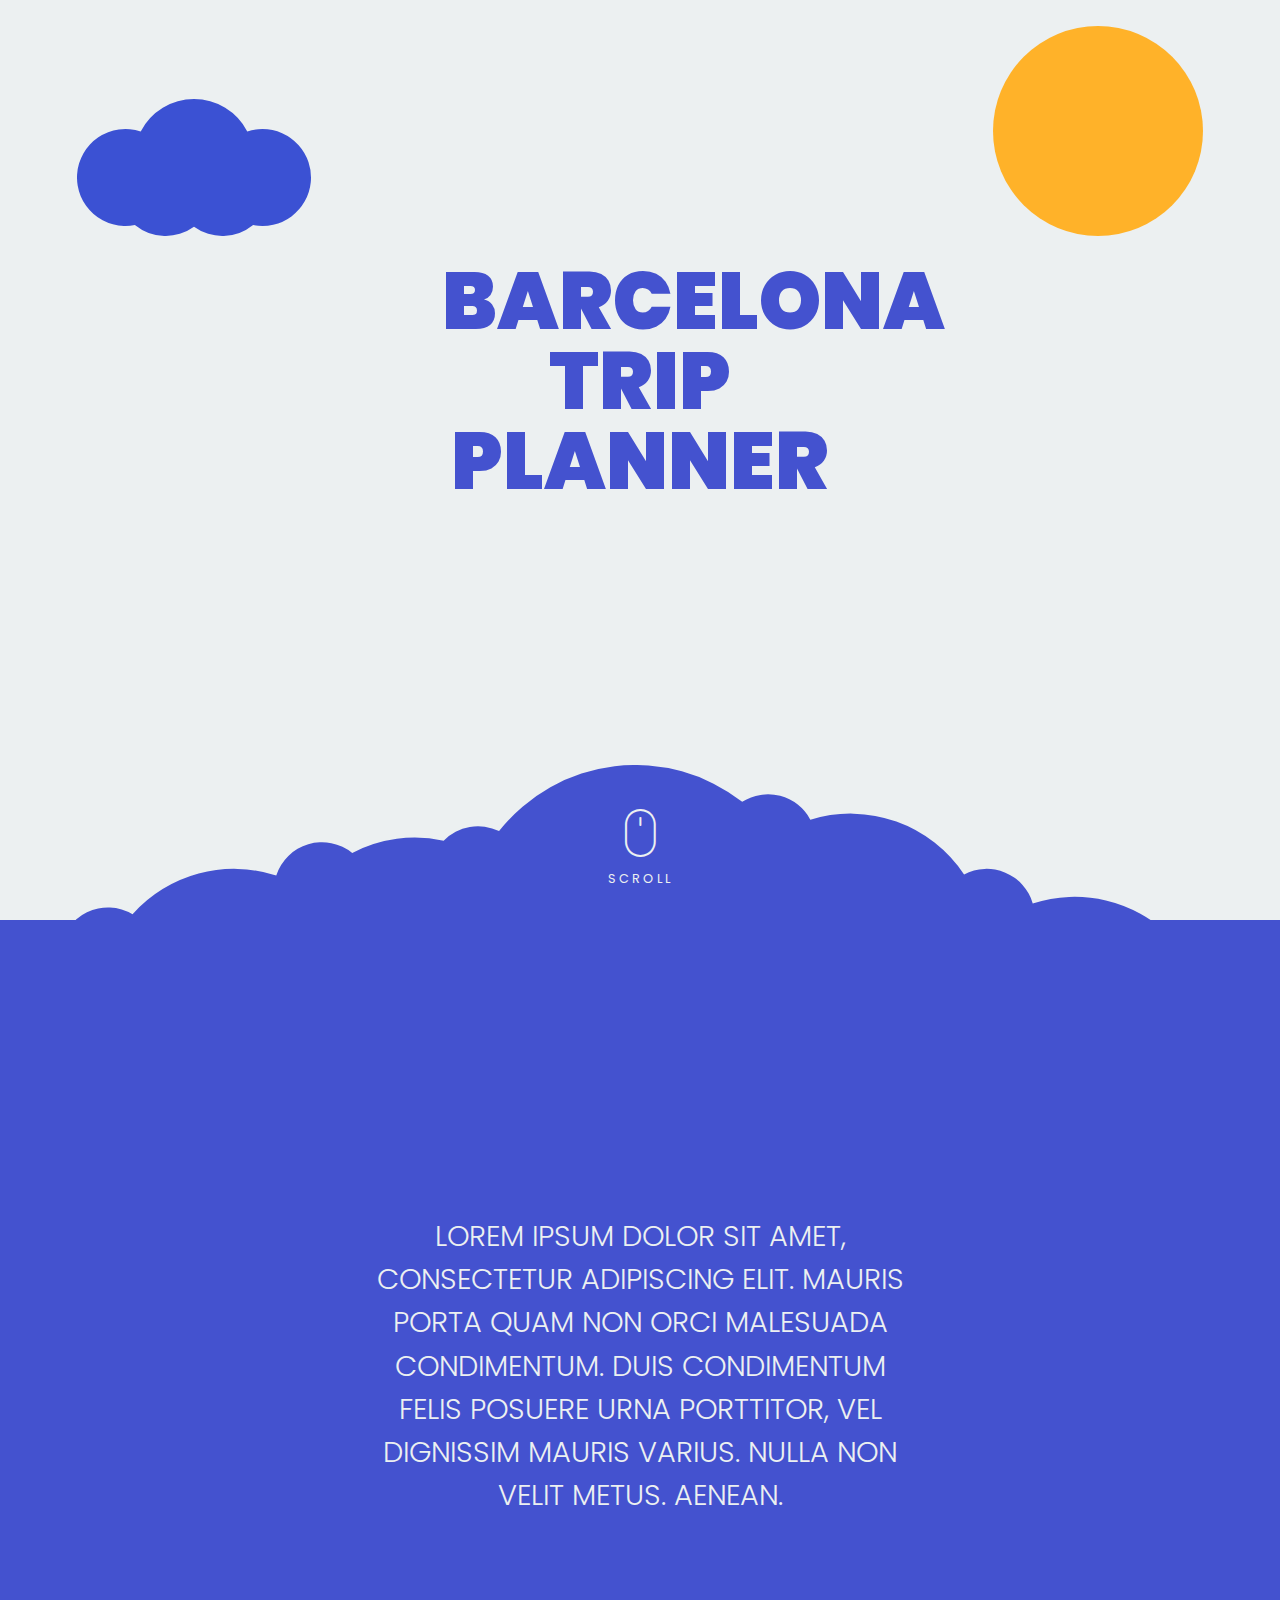
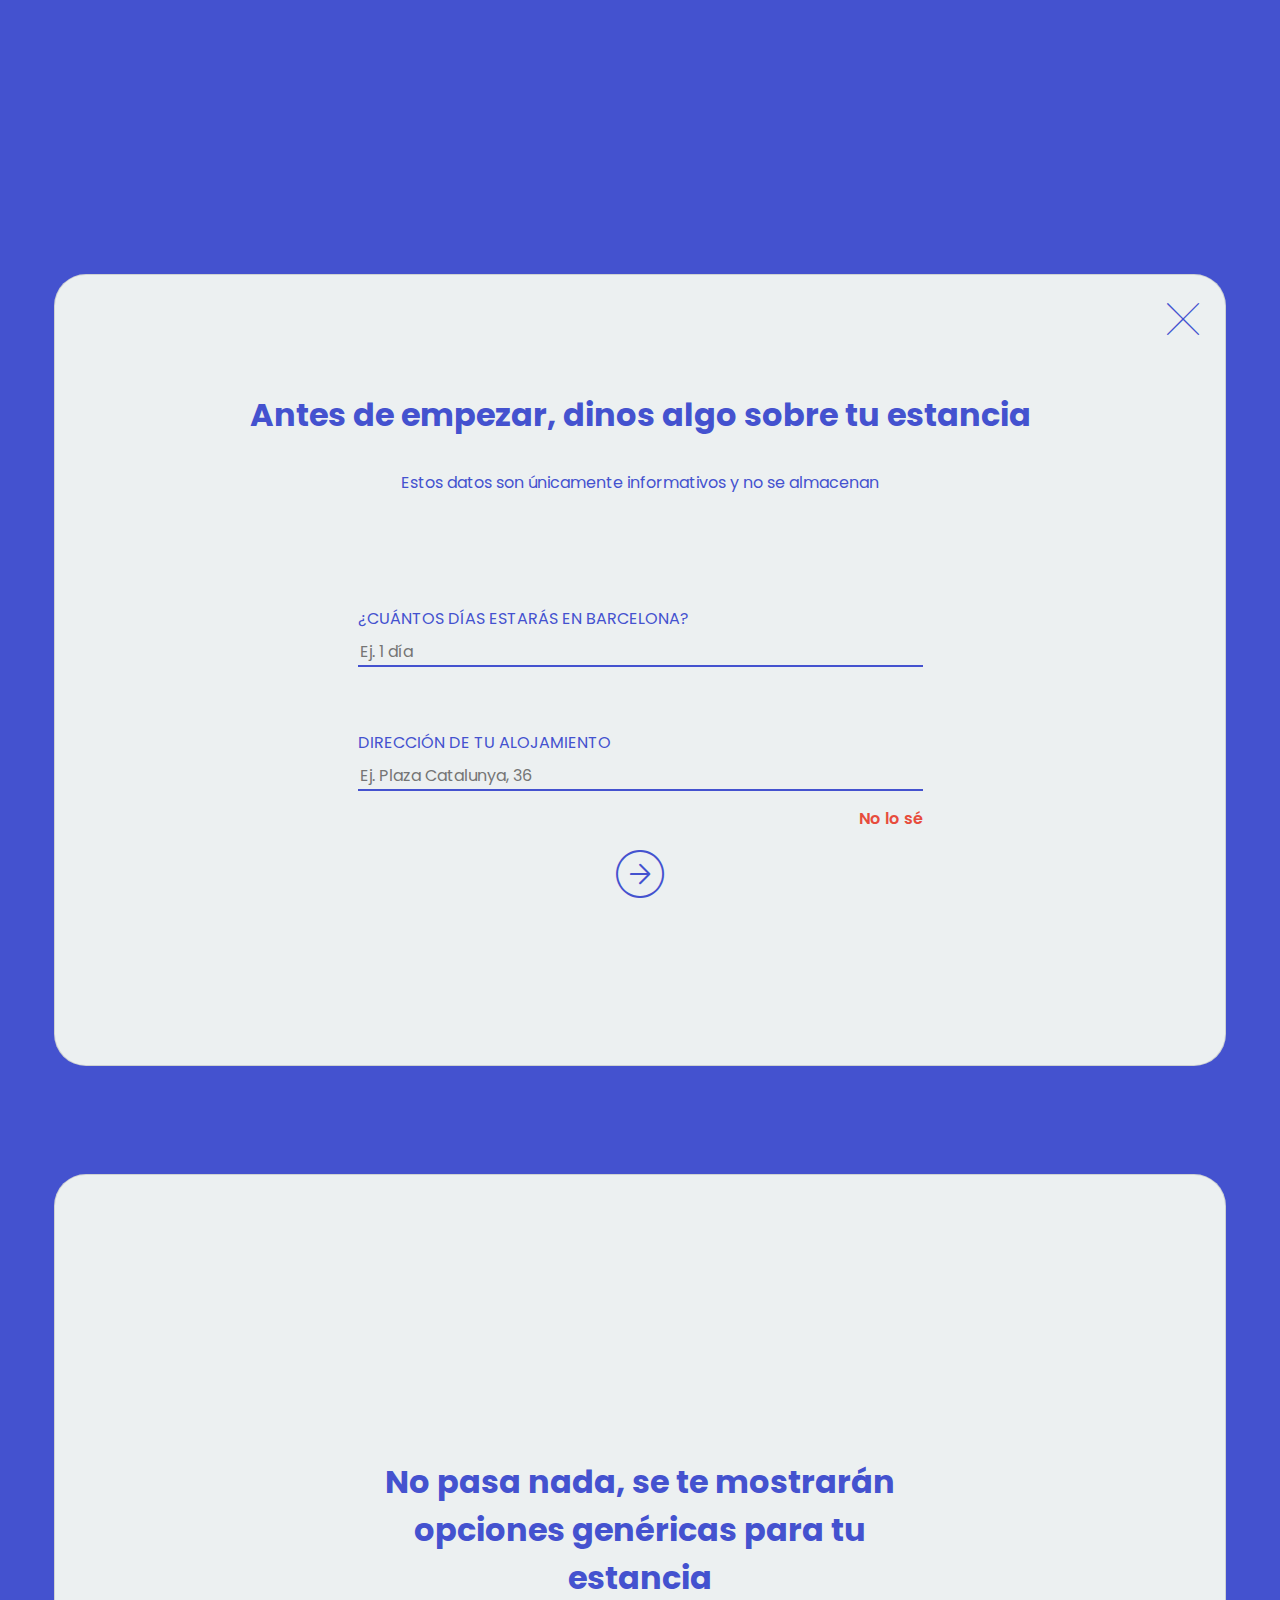
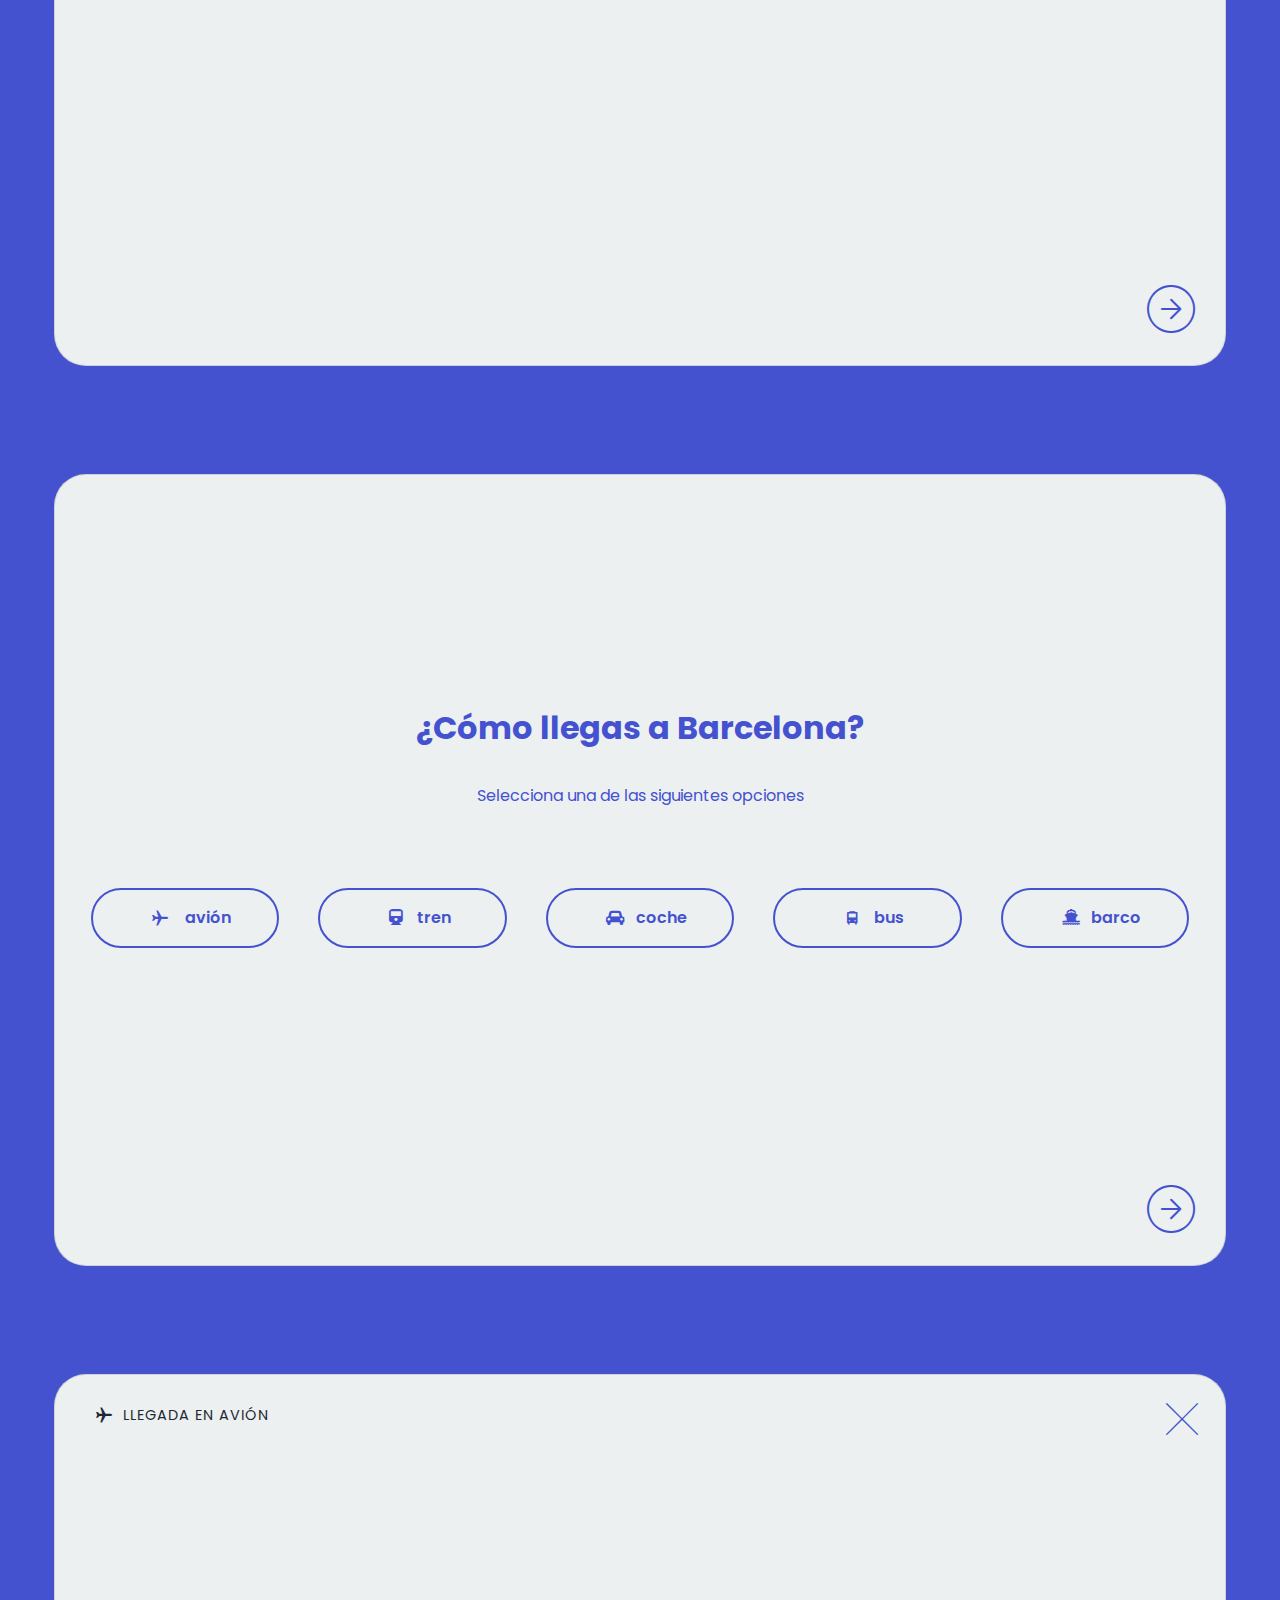
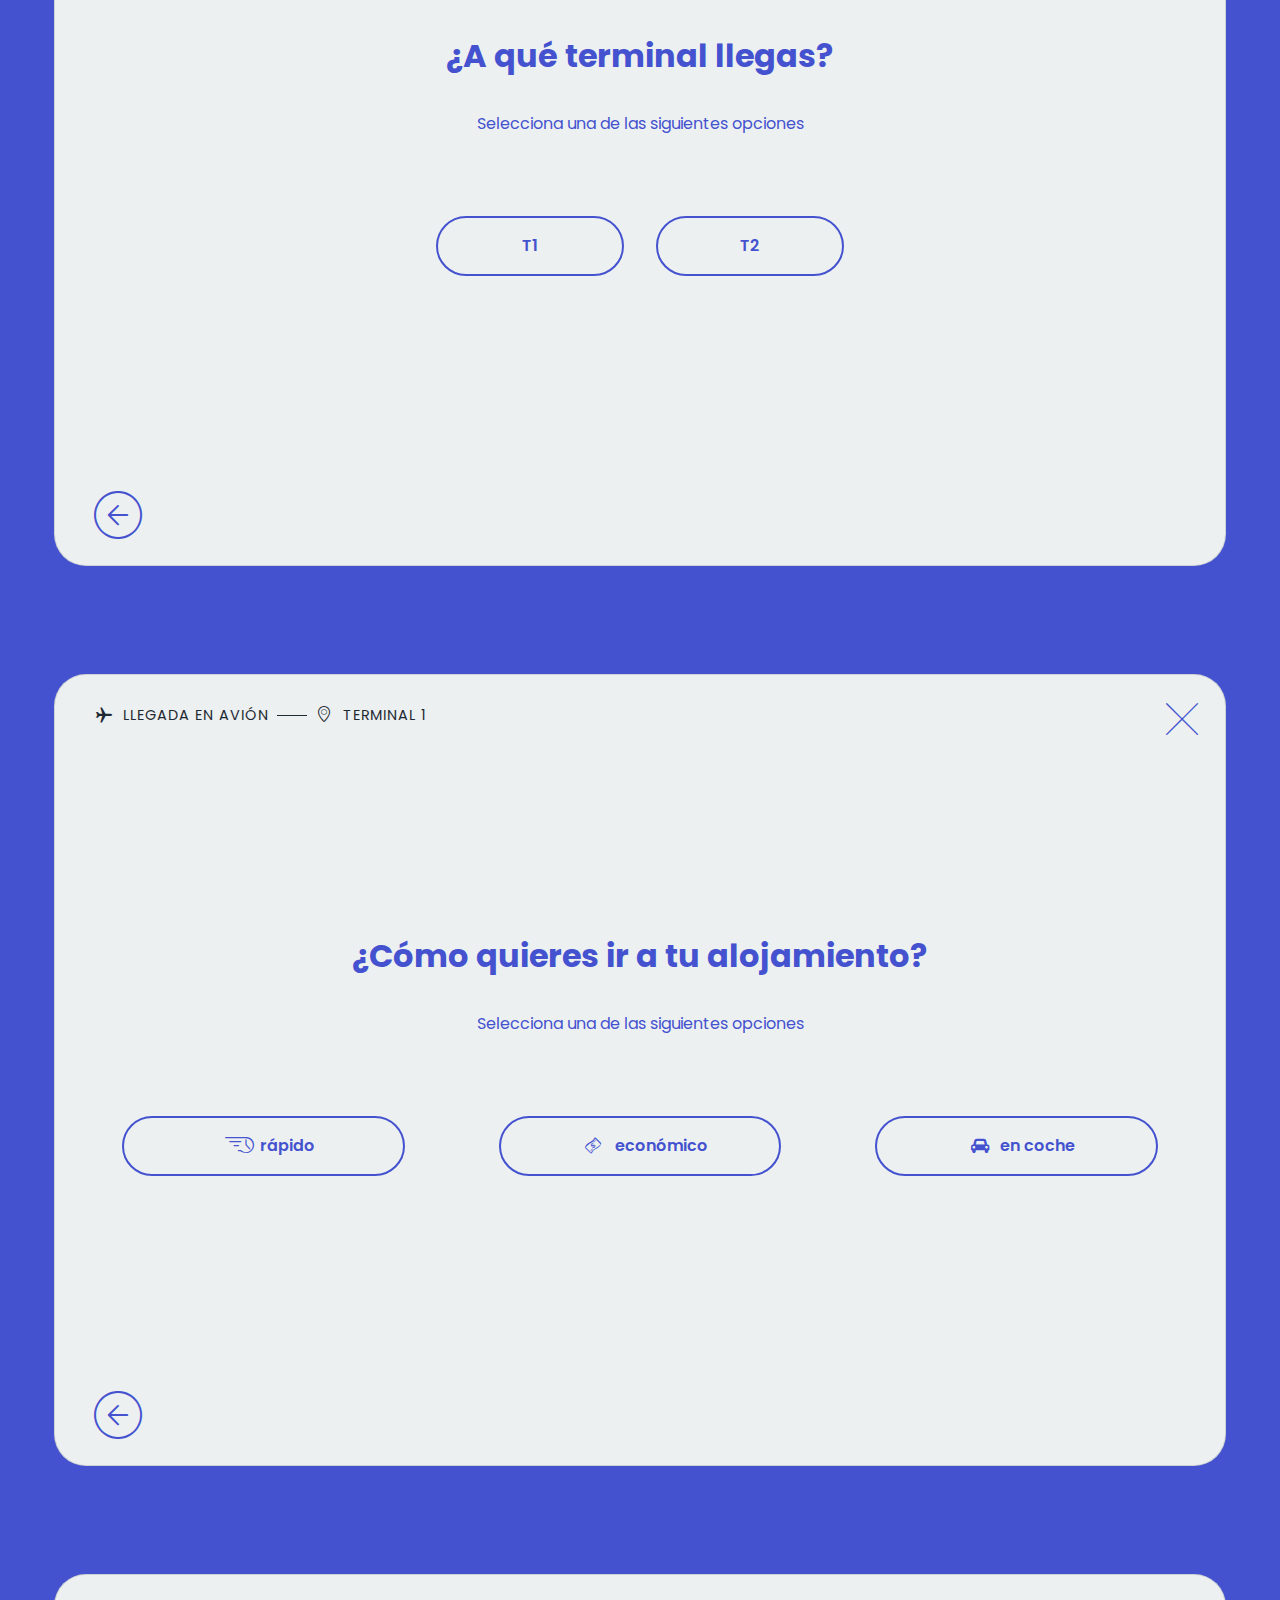
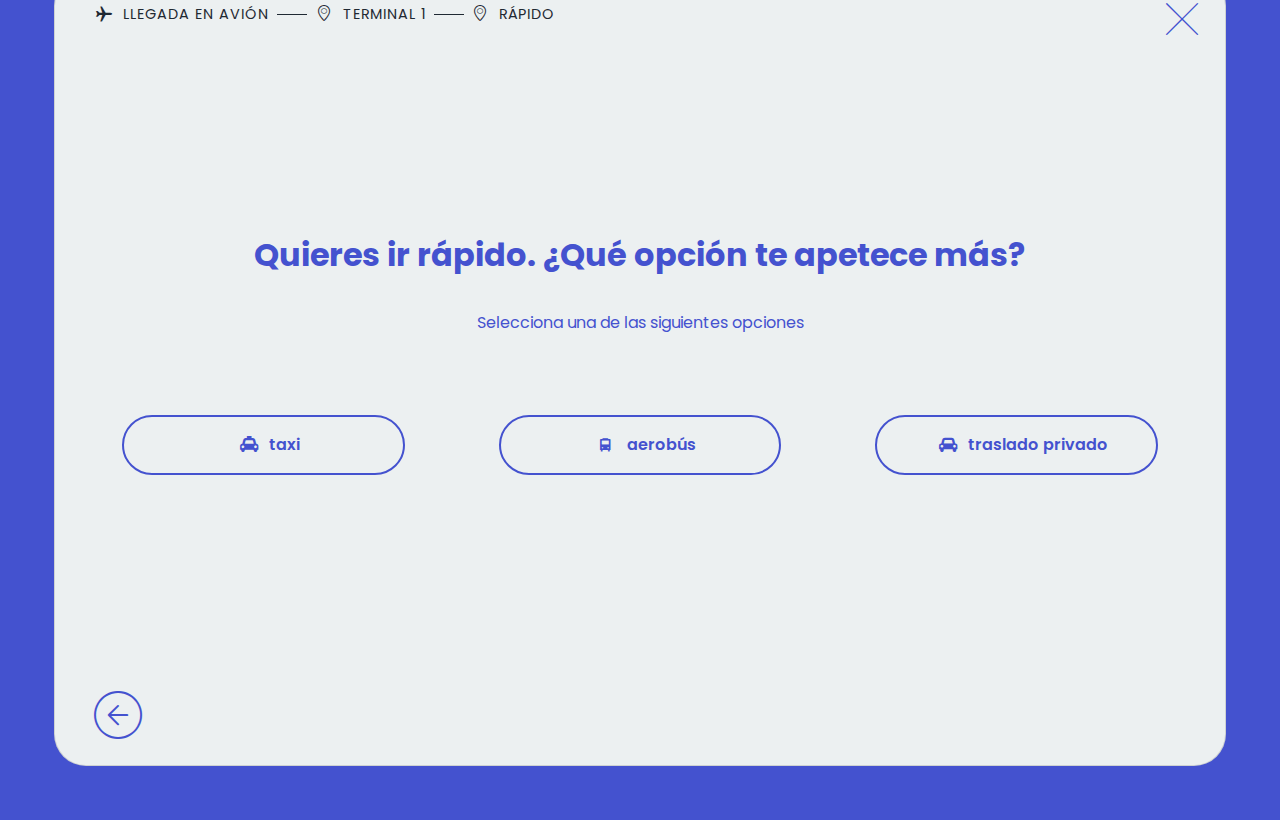
==== index.html @ 57b818b6 "He añadido efecto parallax y scroll" ====
<!DOCTYPE html>
<html lang=es dir="ltr">
<head>
    <meta charset="utf-8">
    <meta name = "viewport" content = "width=device-width, initial-scale=1, shrink-to-fit=no">
    <meta http-equiv="x-ua-compatible" content="ie-edge">

    <link href="https://fonts.googleapis.com/css2?family=Poppins:ital,wght@0,200;0,300;0,400;0,500;0,600;0,700;0,800;0,900;1,100;1,200;1,300;1,400;1,500;1,600;1,700;1,800;1,900&display=swap" rel="stylesheet">
    <!--<link rel="stylesheet" href="css/fonts/elegant-icons.css">-->
    <link rel="stylesheet" type="text/css" href="css/fontello.css">
    <link rel="stylesheet" type="text/css" href="css/bootstrap.css">
    <link rel="stylesheet" type="text/css" href="css/styles.css">



    <title>Trip planner</title>
</head>



<body>

<!-- INTRO
[base64]>

<!--Cabecera con título principal de la web-->
<header id="intro" class="full-container">
    <div class="content-intro d-flex">
        <!--imagen nube-->
        <div class="mr-auto align-self-end">
            <img src="imgs/cloud.svg" width="234" height="137" class="cloud" alt="cloud-of-Barcelona">
        </div>
        <!--imagen sol-->
        <div class="ml-auto">
            <img src="imgs/sun.svg" width="210" height="210" alt="sun-of-Barcelona">
        </div>

        <!--Añadir una nube más-->
    </div>
    <div id="main-title" class="title-container d-flex flex-column align-items-center">
        <h1 class="col-lg-4">Barcelona trip planner</h1>
    </div>

</header>



<!-- La forma de nubes que hace de transición -->

<div id="intro-illustration" class="cloudTransition full-container d-flex flex-column align-items-center">
    <div class="nav-icon">
        <a href="#" class="d-flex flex-column align-items-center">
            <i class="icon-mouse"></i>
            <small class="light">scroll</small>
        </a>
    </div>
</div>

<!-- Texto introductorio explicando brevemente web-->
<section id="intro-text" class="intro-text-container d-flex align-items-center">
    <div class="content-intro-text col-lg-6 p-5 mx-auto">
        <h2>Lorem ipsum dolor sit amet, consectetur adipiscing elit. Mauris porta quam non orci malesuada condimentum. Duis condimentum felis posuere urna porttitor, vel dignissim mauris varius. Nulla non velit metus. Aenean.</h2>
    </div>
</section>



<!--Contenedor con el primer formulario.
Antes de empezar dinos algo sobre ti-->
<section class="blue d-flex align-items-center">
    <div class="card d-flex flex-column">

        <!--Icono para cerrar la tarjeta-->
        <div class="d-flex">
            <a href="" class="ml-auto">
                <i class="icon-close-cross ml-auto"></i>
            </a>
        </div>

        <form id= "intro-form" class="d-flex flex-column align-items-center pt-5">
            <!--Pregunta e información general-->
            <fieldset class="form-header mb-5">
                <h3>Antes de empezar, dinos algo sobre tu estancia</h3>
                <p class="form-info">Estos datos son únicamente informativos y no se almacenan</p>
            </fieldset>

            <div class= "form-row form-open">
                <div class= "form-group w-100 mt-5">
                    <label class="open-label" for="day-count">¿Cuántos días estarás en Barcelona?</label>
                    <input id="day-count" class="open" name="day-count" type="number" placeholder="Ej. 1 día">
                </div>
            </div>

            <div class= "form-row form-open">
                <div class= "form-group w-100 mt-5">
                    <label class="open-label" for="accommodation-address">Dirección de tu alojamiento</label>
                    <input id="accommodation-address" class="open" name="accommodation-address" type="text" placeholder="Ej. Plaza Catalunya, 36">
                </div>
            </div>

            <div class="optional ml-auto">
                <a href="#aux-ff">No lo sé</a>
            </div>

            <!-- Botón de enviar formulario
            Poner el enlace en el botón -->
            <div class="enviar-formulario">
                <button type="submit" class="btn"><i class="icon-arrow-right-conf"></i></button>
            </div>
        </form>

    </div>
</section>



<!--Pantalla si no sabes/quieres rellenar el primer formulario-->
<section id="aux-ff"class="blue d-flex align-items-center">
    <div class="card">
        <div class="auxiliar-text-container h-100 d-flex flex-column justify-content-center">
            <h3>No pasa nada, se te mostrarán opciones genéricas para tu estancia</h3>
        </div>
        <div class="d-flex">
            <a href="#arrival" class="ml-auto">
                <i class="icon-arrow-right-conf"></i>
            </a>
        </div>
    </div>

</section>




<!-- FASE 1. LLEGADA A BARCELONA
[base64]>

<!--ARRIVAL FORM.
1. ¿Cómo llegas a Barcelona?-->
<section id="arrival" class="blue d-flex align-items-center">
    <div class="card d-flex flex-column justify-content-between">
        <!-- Icono X. Al apretar vamos a la pantalla principal de nuevo -->
        <div class="d-flex">
            <a href="" class="ml-auto" role="button>
                <i class="icon-close-cross ml-auto"></i>
            </a>
        </div>

        <!-- formulario cómo llegas a Barcelona? -->
        <form id= "arrival-form" class="d-flex flex-column align-items-center pt-5">
            <!--Pregunta e información general-->
            <fieldset class="form-header">
                <h3>¿Cómo llegas a Barcelona?</h3>
                <p class="form-info">Selecciona una de las siguientes opciones</p>
            </fieldset>

            <!--Cambio de estilo en formulario. Estilo elige una opción -->
            <div class="choose-form row w-100 mx-auto d-flex justify-content-between m-5">
                <a href="#que-terminal" class="btn btn-mine col-md-2 m-3" role="button">
                    <i class="icon-flight button-icon"></i> avión </a>
                <a href="" class="btn btn-mine col-md-2 m-3" role="button">
                    <i class="icon-train button-icon"></i>tren </a>
                <a href="" class="btn btn-mine col-md-2 m-3" role="button">
                    <i class="icon-cab button-icon"></i>coche </a>
                <a href=""  class="btn btn-mine col-md-2 m-3" role="button">
                    <i class="icon-bus button-icon"></i>bus </a>
                <a href=""  class="btn btn-mine col-md-2 m-3" role="button">
                    <i class="icon-ship button-icon"></i>barco </a>
            </div>
        </form>

        <div class="d-flex">
            <a href="#chooseTransport" class="ml-auto">
                <i class="icon-arrow-right-conf"></i>
            </a>
        </div>

    </div>
</section>



<!-- A qué terminal llegas?-->
<section id="que-terminal" class="blue d-flex align-items-center">
    
    <div class="card d-flex flex-column justify-content-between">
        <div class="row card-row">
            <!-- Breadcrumbs con opciones elegidas -->
            <div class="row card-breadcr mr-auto pl-5 d-flex align-items-center">
                <!--Llegada en avión-->
                <a href="#arrival" class="d-flex flex-row">
                    <i class="icon-flight"> </i>
                    <h6>Llegada en avión</h6>
                </a>
            </div>

            <!-- Icono X. Al apretar vamos a la pantalla principal de nuevo -->
            <div class="d-flex">
                <a href="" class="ml-auto pr-3">
                    <i class="icon-close-cross ml-auto"></i>
                </a>
            </div>
                   
        </div>

        <!-- formulario ¿A qué terminal llegas? -->
        <form id= "" class="d-flex flex-column align-items-center pt-5">
            <!--Pregunta e información general-->
            <fieldset class="form-header">
                <h3>¿A qué terminal llegas?</h3>
                <p class="form-info">Selecciona una de las siguientes opciones</p>
            </fieldset>

            <!--Cambio de estilo en formulario. Estilo elige una opción -->
            <div class="choose-form row w-100 mx-auto d-flex justify-content-around m-5">
                <!-- Tengo que añadir iconos en los botones -->
                <a href="#chooseTransport" class="btn btn-mine col-md-2 ml-auto m-3" >T1 </a>
                <a href="#chooseTransport" class="btn btn-mine col-md-2 mr-auto m-3" >T2 </a>
            </div>
        </form>

        <div class="row card-row mb-3">
            <div class="d-flex">
                <a href="#arrival" class="mr-auto pl-4">
                <i class="icon-arrow-left-conf"></i>
                </a>
            </div>
        </div>

    </div>
</section>



<!-- ¿Como quieres ir a tu alojamiento? -->
<section id="chooseTransport" class="blue d-flex align-items-center">
    <div class="card d-flex flex-column justify-content-between">
        <div class="row card-row">

            <!-- Breadcrumbs con opciones elegidas -->
            <div class="row card-breadcr mr-auto pl-5 d-flex align-items-center">
            <!--Llegada en avión-->
            <a href="#arrival" class="d-flex flex-row">
                <i class="icon-flight"> </i>
                    <h6>Llegada en avión</h6>
            </a>

            <div class="bread-line"></div>

            <!--Terminal 1-->
            <a href="#que-terminal" class="d-flex flex-row">
                <i class="icon-location"> </i>
                    <h6>Terminal 1</h6>
            </a>
            </div>

            <!-- Icono X. Al apretar vamos a la pregunta anterior (a qué terminal llegas) -->
            <div class="d-flex">
                <a href="" class="ml-auto pr-3">
                <i class="icon-close-cross ml-auto"></i>
                </a>
            </div>
        </div>

        <!-- formulario ¿Cómo quieres ir a tu alojamiento? -->
        <form id= "" class="d-flex flex-column align-items-center pt-5">
            <!--Pregunta e información general-->
            <fieldset class="form-header">
                <h3>¿Cómo quieres ir a tu alojamiento?</h3>
                <p class="form-info">Selecciona una de las siguientes opciones</p>
            </fieldset>

            <!--Estilo formulario elige una opción -->
            <div class="choose-form row w-100 mx-auto d-flex justify-content-around m-5">
                <a href="#fastOption" class="btn btn-mine col-md-3 m-3" role="button">
                    <i class="icon-fast button-icon mr-3" role="button"></i>rápido </a>
                <a href="" class="btn btn-mine col-md-3 m-3">
                    <i class="icon-money button-icon" role="button"></i>económico </a>
                <a href=""  class="btn btn-mine col-md-3 m-3">
                    <i class="icon-cab button-icon" role="button"></i>en coche </a>
            </div>
        </form>

        <!-- Flecha para ir atrás -->
        <div class="row card-row mb-3">
            <div class="d-flex">
                <a href="#que-terminal" class="mr-auto pl-4">
                <i class="icon-arrow-left-conf"></i>
                </a>
            </div>
        </div>

    </div>
</section>



<!-- Opción rápido -->
<section id="fastOption" class="blue d-flex align-items-center">
    <div class="card d-flex flex-column justify-content-between">
        <div class="row">

            <!-- Breadcrumbs con opciones elegidas -->
            <div class="row card-breadcr mr-auto pl-5 d-flex align-items-center">
            <!--Llegada en avión-->
            <a href="#arrival" class="d-flex flex-row">
                <i class="icon-flight"> </i>
                    <h6>Llegada en avión</h6>
            </a>

            <div class="bread-line"></div>

            <!--Terminal 1-->
            <a href="#que-terminal" class="d-flex flex-row">
                <i class="icon-location"> </i>
                    <h6>Terminal 1</h6>
            </a>

            <div class="bread-line"></div>

            <!--Rápido.
            Añadir icono rápido-->
            <a href="#chooseTransport" class="d-flex flex-row">
                <i class="icon-location"> </i>
                    <h6>Rápido</h6>
            </a>
            </div>

            <!-- Icono X. Al apretar vamos a la pregunta anterior (a qué terminal llegas) -->
            <div class="d-flex">
                <a href="" class="ml-auto pr-3">
                <i class="icon-close-cross ml-auto"></i>
                </a>
            </div>
        </div>

        <!-- formulario ¿Cómo quieres ir a tu alojamiento? -->
        <form id= "" class="d-flex flex-column align-items-center pt-5">
            <!--Pregunta e información general-->
            <fieldset class="form-header">
                <h3>Quieres ir rápido. ¿Qué opción te apetece más?</h3>
                <p class="form-info">Selecciona una de las siguientes opciones</p>
            </fieldset>

            <!--Estilo formulario elige una opción -->
            <div class="choose-form row w-100 mx-auto d-flex justify-content-around m-5">
                <!-- Tengo que añadir iconos en los botones -->
                <a href="" class="btn btn-mine col-md-3 m-3" role="button">
                    <i class="icon-taxi button-icon"></i>taxi </a>
                <a href="" class="btn btn-mine col-md-3 m-3" role="button">
                    <i class="icon-bus button-icon"></i>aerobús </a>
                <a href=""  class="btn btn-mine col-md-3 m-3" role="buttons">
                    <i class="icon-cab button-icon"></i>traslado privado </a>
            </div>
        </form>

        <!-- Flecha para ir atrás -->
        <div class="row card-row mb-3">
            <div class="d-flex">
                <a href="#chooseTransport" class="mr-auto pl-4">
                <i class="icon-arrow-left-conf"></i>
                </a>
            </div>
        </div>

    </div>
</section>

    <script src = "js/main.js"></script>
    <script src = "js/jquery-3.5.1.slim.min.js"></script>
    <script src = "js/popper.min.js"></script>
    <script src = "js/bootstrap.min.js"></script>
  </body>

</html>
---- css/fontello.css ----
@font-face {
  font-family: 'fontello';
  src: url('../font/fontello.eot?5839028');
  src: url('../font/fontello.eot?5839028#iefix') format('embedded-opentype'),
       url('../font/fontello.woff2?5839028') format('woff2'),
       url('../font/fontello.woff?5839028') format('woff'),
       url('../font/fontello.ttf?5839028') format('truetype'),
       url('../font/fontello.svg?5839028#fontello') format('svg');
  font-weight: normal;
  font-style: normal;
}
/* Chrome hack: SVG is rendered more smooth in Windozze. 100% magic, uncomment if you need it. */
/* Note, that will break hinting! In other OS-es font will be not as sharp as it could be */
/*
@media screen and (-webkit-min-device-pixel-ratio:0) {
  @font-face {
    font-family: 'fontello';
    src: url('../font/fontello.svg?5839028#fontello') format('svg');
  }
}
*/
 
 [class^="icon-"]:before, [class*=" icon-"]:before {
  font-family: "fontello";
  font-style: normal;
  font-weight: normal;
  speak: never;
 
  display: inline-block;
  text-decoration: inherit;
  width: 1em;
  margin-right: .2em;
  text-align: center;
  /* opacity: .8; */
 
  /* For safety - reset parent styles, that can break glyph codes*/
  font-variant: normal;
  text-transform: none;
 
  /* fix buttons height, for twitter bootstrap */
  line-height: 1em;
 
  /* Animation center compensation - margins should be symmetric */
  /* remove if not needed */
  margin-left: .2em;
 
  /* you can be more comfortable with increased icons size */
  /* font-size: 120%; */
 
  /* Font smoothing. That was taken from TWBS */
  -webkit-font-smoothing: antialiased;
  -moz-osx-font-smoothing: grayscale;
 
  /* Uncomment for 3D effect */
  /* text-shadow: 1px 1px 1px rgba(127, 127, 127, 0.3); */
}
 
.icon-mouse:before { content: '\e800'; } /* '' */
.icon-cancel:before { content: '\e801'; } /* '' */
.icon-down-open-big:before { content: '\e802'; } /* '' */
.icon-right-open-big:before { content: '\e803'; } /* '' */
.icon-left-open-big:before { content: '\e804'; } /* '' */
.icon-arrow-left-conf:before { content: '\e805'; } /* '' */
.icon-arrow-right-conf:before { content: '\e806'; } /* '' */
.icon-close-cross:before { content: '\e807'; } /* '' */
.icon-flight:before { content: '\e808'; } /* '' */
.icon-location:before { content: '\e809'; } /* '' */
.icon-help-circled:before { content: '\e80a'; } /* '' */
.icon-bus:before { content: '\e80b'; } /* '' */
.icon-fast:before { content: '\e80c'; } /* '' */
.icon-money:before { content: '\e80d'; } /* '' */
.icon-cab:before { content: '\f1b9'; } /* '' */
.icon-taxi:before { content: '\f1ba'; } /* '' */
.icon-ship:before { content: '\f21a'; } /* '' */
.icon-train:before { content: '\f238'; } /* '' */
.icon-subway:before { content: '\f239'; } /* '' */
---- css/styles.css ----
@charset "UTF-8";
/*colores*/
/* tipografía */
/* Posibilidades: Archivo, open sans, raleway (googlefonts) */
/* weights */
/*usado*/
/*usado*/
/* reglas generales */
body {
  background-color: #ECF0F1;
  width: 100%;
  font-family: "poppins", sans-serif;
  font-weight: 400;
  color: #1F2933; }

h1, h2 {
  font-family: "poppins", sans-serif;
  text-transform: uppercase;
  text-align: center; }

h1 {
  font-weight: 900;
  color: #4452CF;
  font-size: 6rem;
  line-height: 1em; }

h2 {
  color: #ECF0F1;
  font-weight: 300;
  font-size: 2rem;
  line-height: 1.5em; }

h3 {
  color: #4452CF;
  font-size: 2rem;
  font-weight: 700;
  text-align: center;
  line-height: 1.5em; }

h6 {
  font-size: 0.9rem;
  color: #1F2933;
  text-transform: uppercase;
  line-height: 1.8em;
  font-weight: 400;
  letter-spacing: 1px; }

/*Utilizo esta clase únicamente para textos tipo leyenda. Ej. "Scroll"*/
small.light {
  text-transform: uppercase;
  color: #ECF0F1;
  letter-spacing: 3px; }

@font-face {
  font-family: 'fontello';
  src: url("./font/fontello.eot?73463346");
  src: url("./font/fontello.eot?73463346#iefix") format("embedded-opentype"), url("./font/fontello.woff?73463346") format("woff"), url("./font/fontello.ttf?73463346") format("truetype"), url("./font/fontello.svg?73463346#fontello") format("svg");
  font-weight: normal;
  font-style: normal; }
.icon-mouse {
  font-family: 'fontello';
  font-style: normal;
  font-weight: normal;
  font-size: 3rem;
  color: #ECF0F1; }

.icon-close-cross {
  font-family: 'fontello';
  font-style: normal;
  font-size: 2rem;
  color: #4452CF; }

.icon-arrow-right-conf, .icon-arrow-left-conf {
  font-family: 'fontello';
  font-style: normal;
  font-size: 3rem;
  color: #4452CF; }

.icon-flight, .icon-location {
  color: #1F2933;
  margin-right: 8px; }

/*colores*/
/* tipografía */
/* Posibilidades: Archivo, open sans, raleway (googlefonts) */
/* weights */
/*usado*/
/*usado*/
/* reglas generales */
body {
  background-color: #ECF0F1;
  width: 100%;
  font-family: "poppins", sans-serif;
  font-weight: 400;
  color: #1F2933; }

h1, h2 {
  font-family: "poppins", sans-serif;
  text-transform: uppercase;
  text-align: center; }

h1 {
  font-weight: 900;
  color: #4452CF;
  font-size: 6rem;
  line-height: 1em; }

h2 {
  color: #ECF0F1;
  font-weight: 300;
  font-size: 2rem;
  line-height: 1.5em; }

h3 {
  color: #4452CF;
  font-size: 2rem;
  font-weight: 700;
  text-align: center;
  line-height: 1.5em; }

h6 {
  font-size: 0.9rem;
  color: #1F2933;
  text-transform: uppercase;
  line-height: 1.8em;
  font-weight: 400;
  letter-spacing: 1px; }

/*Utilizo esta clase únicamente para textos tipo leyenda. Ej. "Scroll"*/
small.light {
  text-transform: uppercase;
  color: #ECF0F1;
  letter-spacing: 3px; }

/*
************************************************************************************
FORMULARIOS
************************************************************************************
*/
.blue {
  background-color: #4452CF;
  padding: 6vh;
  height: 100vh; }

.card {
  width: 100%;
  height: 100%;
  padding: 20px;
  background-color: #ECF0F1;
  border-radius: 2em; }

.card-row {
  height: 50px; }

.form-info {
  color: #4452CF;
  padding-top: 1.5rem;
  text-align: center; }

.form-open {
  width: 50%; }

.open {
  width: 100%;
  outline: 0;
  border-width: 0 0 2px;
  border-color: #4452CF;
  background-color: transparent; }

.open-label {
  color: #4452CF;
  text-transform: uppercase; }

.optional {
  margin-right: 25%; }
  .optional a {
    color: #E74C3C;
    font-weight: 600; }

/*
FORMULARIO CON OPCIONES PARA ELEGIR
*/
/*
BREADCRUMBS
*/
.bread-line {
  border-bottom: 1px solid #1F2933;
  width: 30px;
  margin: 0 5px 10px 8px; }

.bread {
  height: 100%; }

/*
************************************************************************************
PANTALLAS AUXILIARES
************************************************************************************
*/
.auxiliar-text-container {
  padding: 0 25%; }

.btn-mine {
  border: 2px solid #4452CF;
  border-radius: 30px;
  height: 60px;
  color: #4452CF;
  font-weight: 600;
  text-align: center;
  padding: 16px 5px; }

.btn-mine:hover {
  background-color: #4452CF;
  color: #ECF0F1; }

.button-icon {
  color: #4452CF;
  margin: 10px; }

.button-icon:hover {
  color: #ECF0F1; }

/* Extra small devices (phones, 600px and down) */
@media only screen and (max-width: 600px) {
  h1 {
    font-size: 4rem; }

  h2 {
    font-size: 1.5rem; } }
/* Small devices (portrait tablets and large phones, 600px and up) */
@media only screen and (min-width: 600px) {
  h1 {
    font-size: 5rem; }

  h2 {
    font-size: 1.5rem; } }
/* Medium devices (landscape tablets, 768px and up) */
@media only screen and (min-width: 768px) {
  h1 {
    font-size: 5rem; }

  h2 {
    font-size: 1.8rem; } }
/* Large devices (laptops/desktops, 992px and up) */
/* Extra large devices (large laptops and desktops, 1200px and up) */
.content-intro {
  padding: 2% 6%; }

/*
******************************************************************************************
INTRO ************************************************************************************
******************************************************************************************
*/
#intro {
  height: 85vh;
  position: relative;
  z-index: -1; }

.cloud {
  postion: absolute; }

#intro-illustration {
  background-image: url("../imgs/cloud-transition.svg");
  background-size: cover;
  height: auto;
  background-repeat: no-repeat;
  z-index: -9999; }

.nav-icon {
  padding-top: 2rem;
  padding-bottom: 2rem; }

.intro-text-container {
  background-color: #4452CF;
  height: 100vh; }

/*
******************************************************************************************
PREGUNTAS ********************************************************************************
******************************************************************************************
*/

/*# sourceMappingURL=styles.css.map */
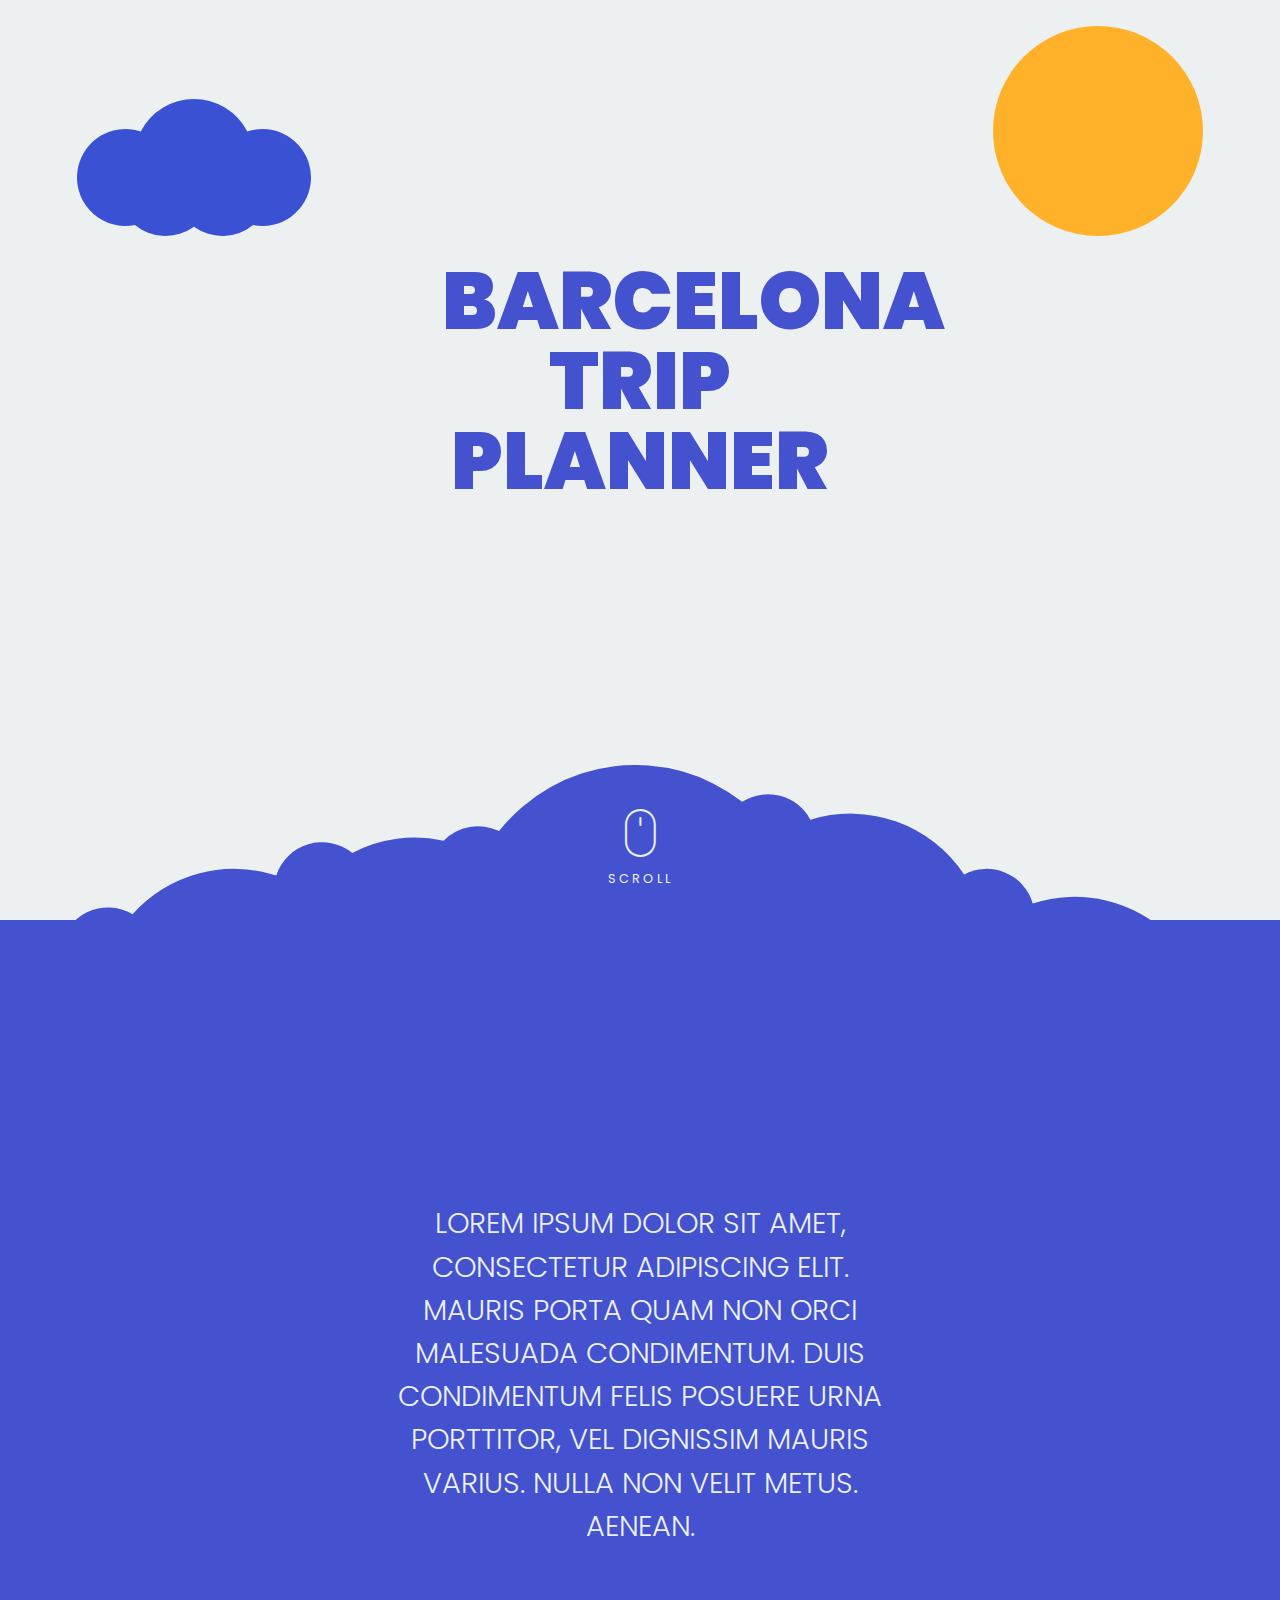
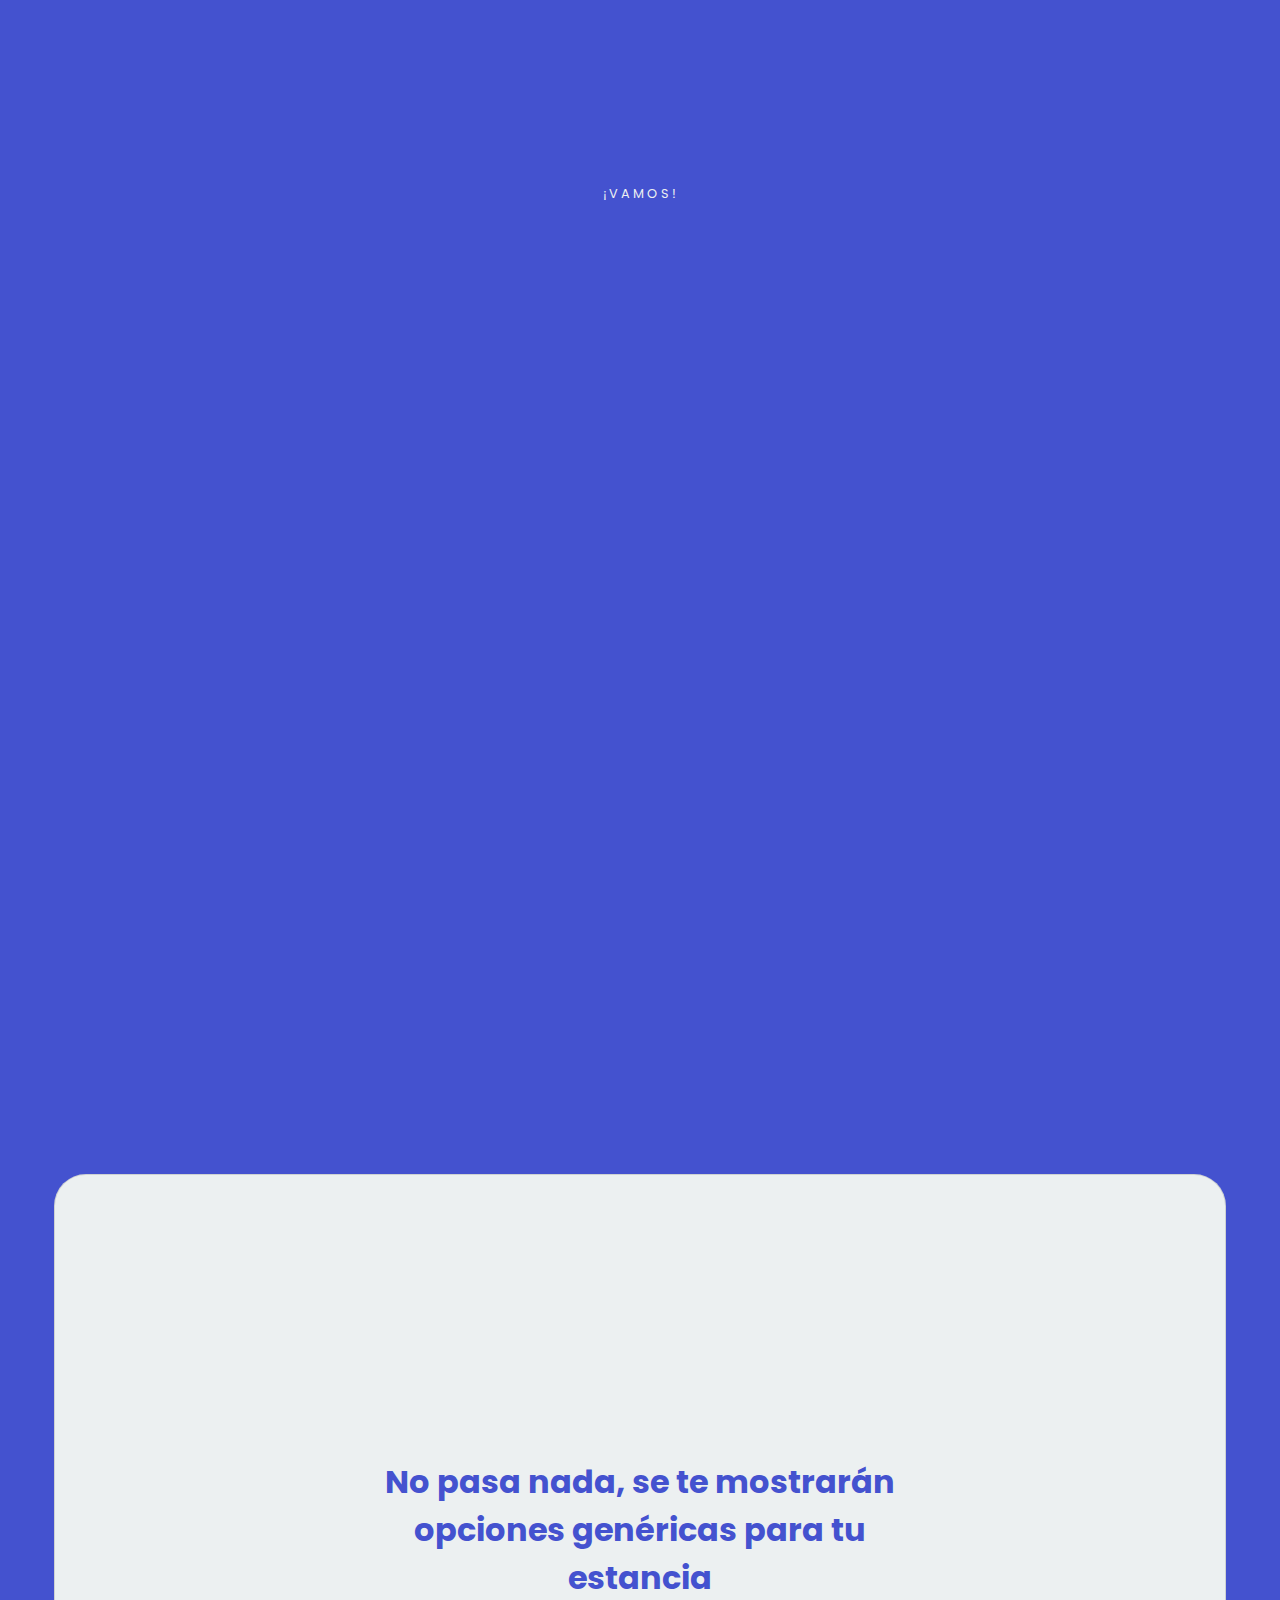
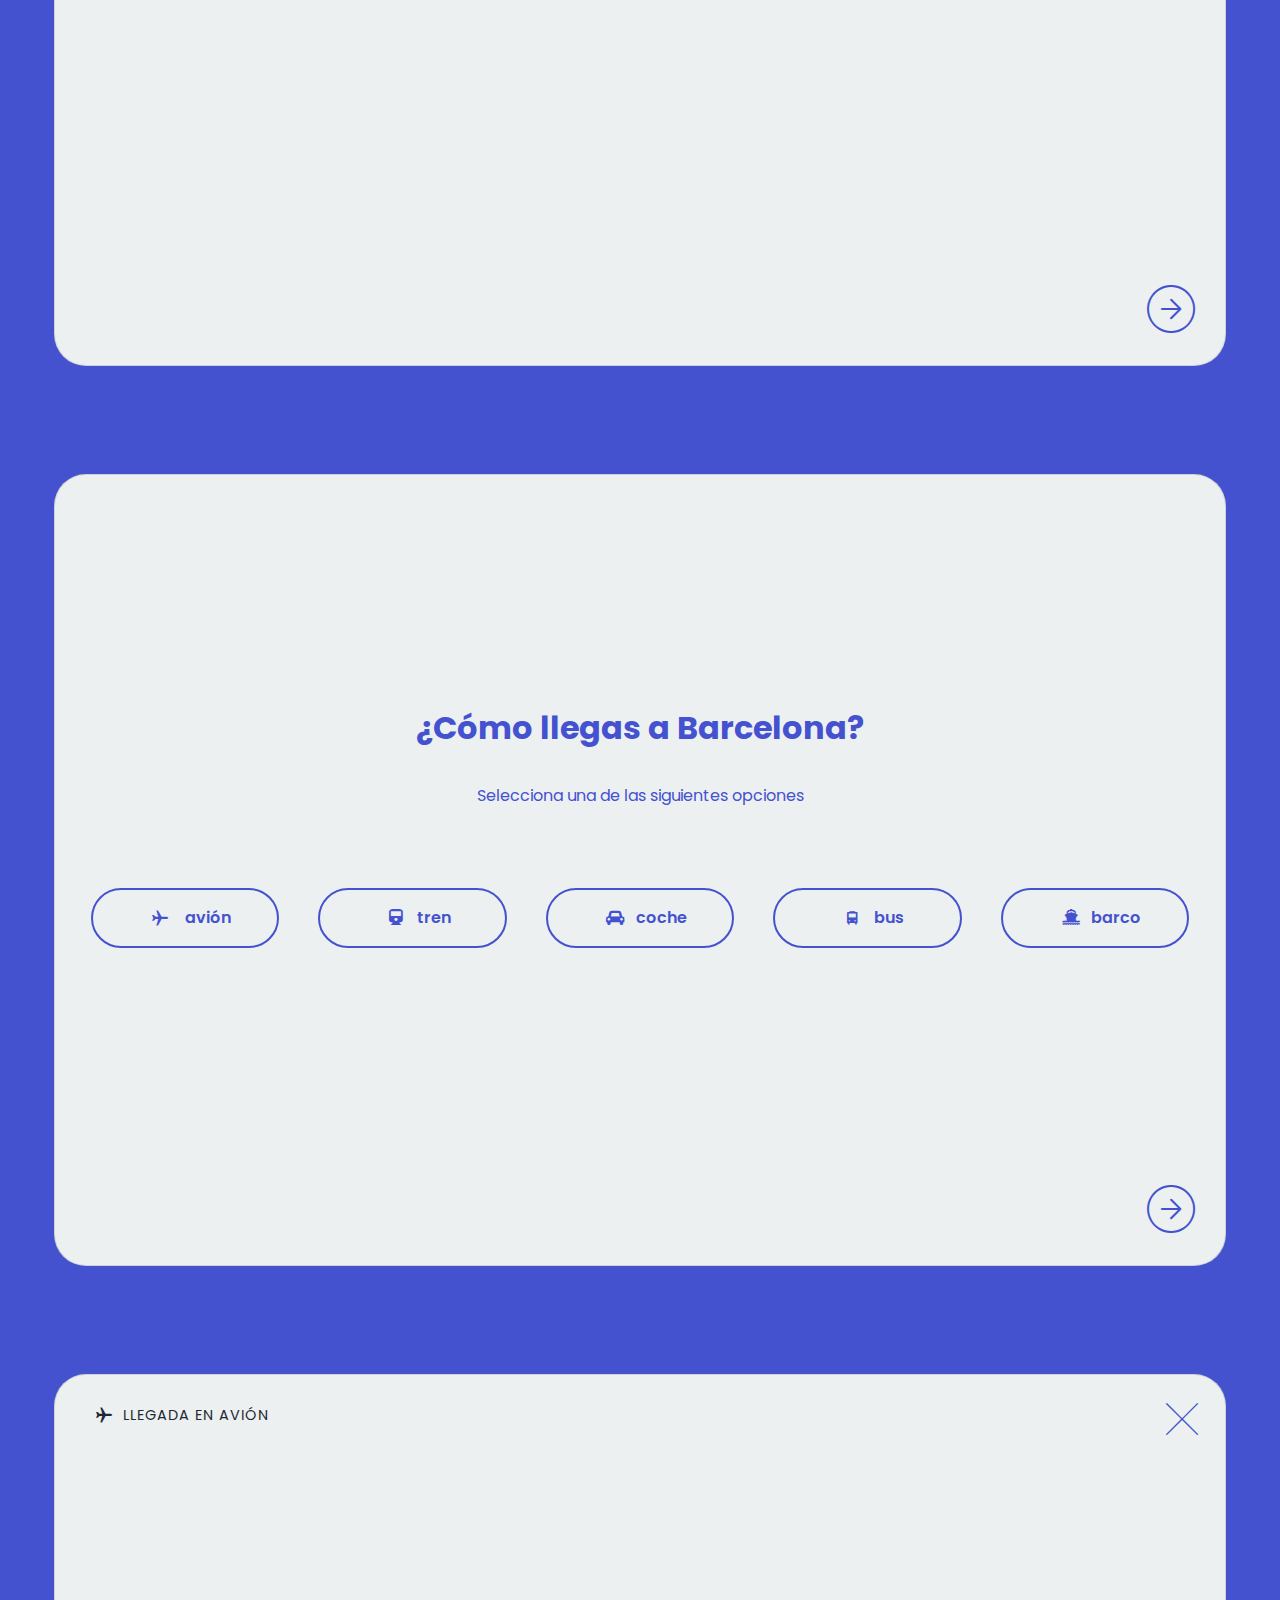
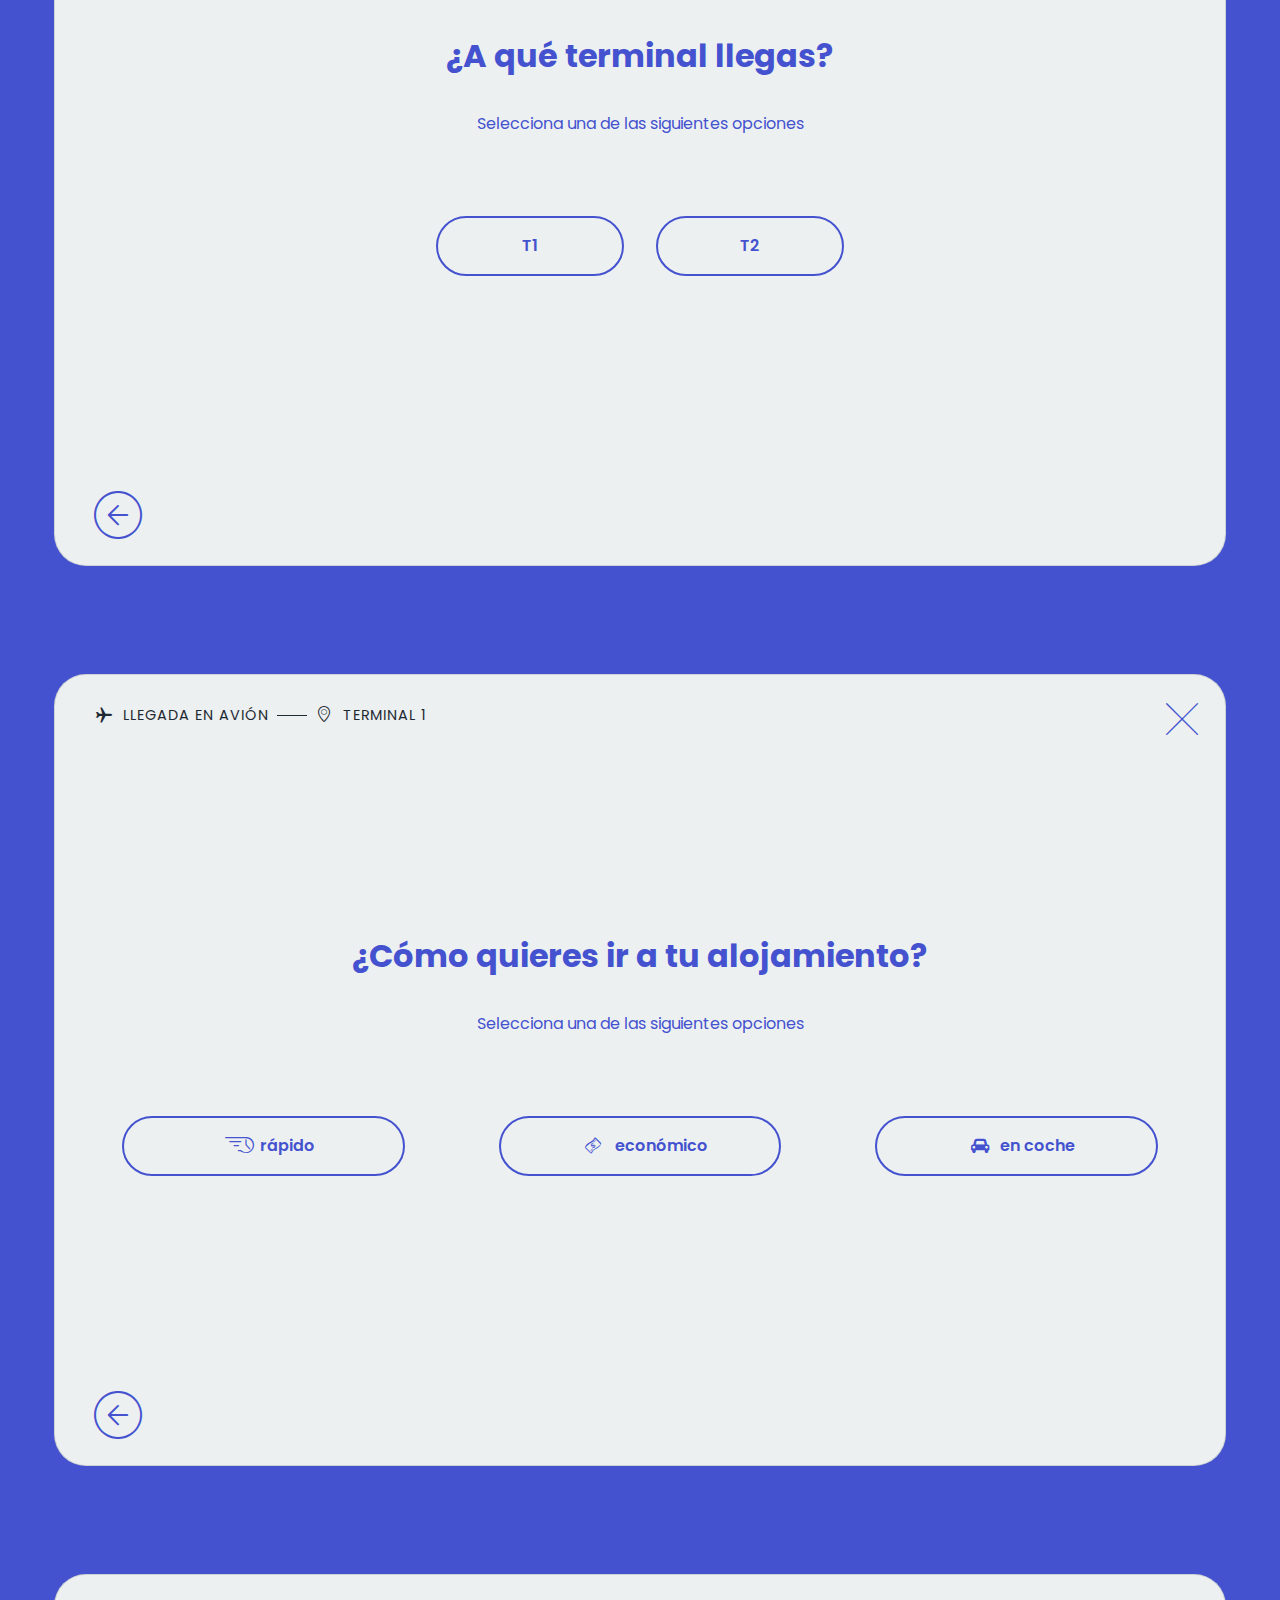
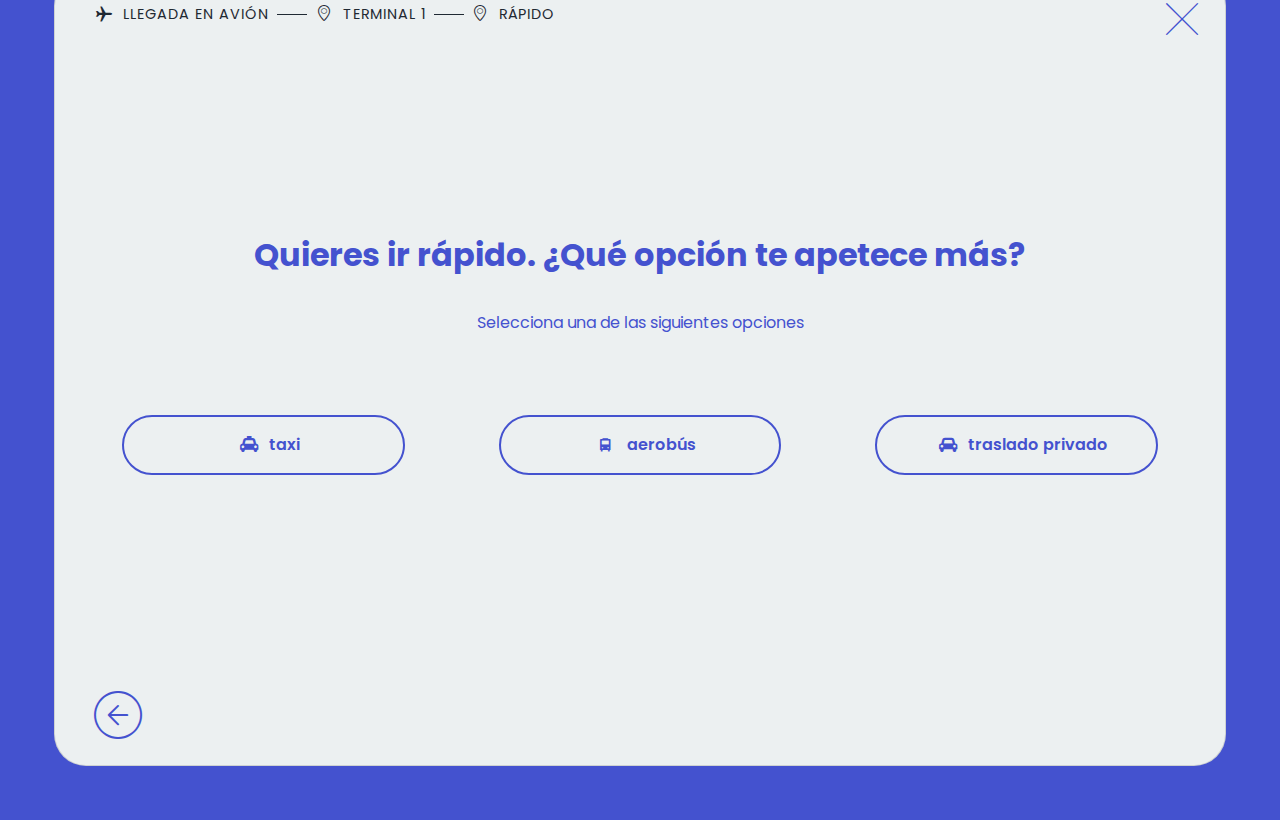
==== commit 64c5abd6: "He empezado a ocultar divs" ====
--- a/index.html
+++ b/index.html
@@ -46,9 +46,8 @@
 
 
 <!-- La forma de nubes que hace de transición -->
-
 <div id="intro-illustration" class="cloudTransition full-container d-flex flex-column align-items-center">
-    <div class="nav-icon">
+    <div id="mouse" class="nav-icon">
         <a href="#" class="d-flex flex-column align-items-center">
             <i class="icon-mouse"></i>
             <small class="light">scroll</small>
@@ -57,18 +56,25 @@
 </div>
 
 <!-- Texto introductorio explicando brevemente web-->
-<section id="intro-text" class="intro-text-container d-flex align-items-center">
-    <div class="content-intro-text col-lg-6 p-5 mx-auto">
-        <h2>Lorem ipsum dolor sit amet, consectetur adipiscing elit. Mauris porta quam non orci malesuada condimentum. Duis condimentum felis posuere urna porttitor, vel dignissim mauris varius. Nulla non velit metus. Aenean.</h2>
-    </div>
-</section>
-
-
-
-<!--Contenedor con el primer formulario.
-Antes de empezar dinos algo sobre ti-->
-<section class="blue d-flex align-items-center">
-    <div class="card d-flex flex-column">
+<section class="blue">
+    <div id="intro-text" class="intro-text-container d-flex align-items-center">
+        <div class="content-intro-text col-lg-6 p-5 mx-auto">
+            <h2>Lorem ipsum dolor sit amet, consectetur adipiscing elit. Mauris porta quam non orci malesuada condimentum. Duis condimentum felis posuere urna porttitor, vel dignissim mauris varius. Nulla non velit metus. Aenean.</h2>
+        </div>
+    </div>
+    <div class="nav-icon">
+        <a href="#intro-form-section" onClick="gotoDiv()" class="d-flex flex-column align-items-center">
+            <small class="light vamos">¡vamos!</small>
+        </a>
+    </div>
+
+</section>
+
+
+
+<!--Antes de empezar dinos algo sobre ti-->
+<section id="intro-form-section" class="blue">
+    <div id="intro-form" class="card intro-form-section card-intro-form d-flex flex-column">
 
         <!--Icono para cerrar la tarjeta-->
         <div class="d-flex">
@@ -104,8 +110,8 @@
 
             <!-- Botón de enviar formulario
             Poner el enlace en el botón -->
-            <div class="enviar-formulario">
-                <button type="submit" class="btn"><i class="icon-arrow-right-conf"></i></button>
+            <div class="form-open enviar-formulario d-flex justify-content-end">
+                <button type="submit" class="btn btn-intro">Vamos</button>
             </div>
         </form>
 
--- a/css/styles.css
+++ b/css/styles.css
@@ -7,7 +7,7 @@
 /*usado*/
 /* reglas generales */
 body {
-  background-color: #ECF0F1;
+  background-color: #4452CF;
   width: 100%;
   font-family: "poppins", sans-serif;
   font-weight: 400;
@@ -62,7 +62,11 @@
   font-style: normal;
   font-weight: normal;
   font-size: 3rem;
-  color: #ECF0F1; }
+  color: #ECF0F1;
+  padding-top: 2rem; }
+
+.nav-icon {
+  padding-bottom: 2rem; }
 
 .icon-close-cross {
   font-family: 'fontello';
@@ -88,7 +92,7 @@
 /*usado*/
 /* reglas generales */
 body {
-  background-color: #ECF0F1;
+  background-color: #4452CF;
   width: 100%;
   font-family: "poppins", sans-serif;
   font-weight: 400;
@@ -157,6 +161,19 @@
   padding-top: 1.5rem;
   text-align: center; }
 
+/*
+************************************************************************************
+FORMULARIO INTRODUCCIÓN
+************************************************************************************
+*/
+.intro-form-section {
+  transition: all 0.3s ease;
+  opacity: 0; }
+
+.intro-form-section.active {
+  visibility: visible;
+  opacity: 1; }
+
 .form-open {
   width: 50%; }
 
@@ -199,6 +216,17 @@
 .auxiliar-text-container {
   padding: 0 25%; }
 
+.btn-intro {
+  border: 2px solid #4452CF;
+  border-radius: 25px;
+  width: 150px;
+  height: 50px;
+  color: #4452CF;
+  margin-top: 3rem; }
+  .btn-intro:hover {
+    background-color: #4452CF;
+    color: #ECF0F1; }
+
 .btn-mine {
   border: 2px solid #4452CF;
   border-radius: 30px;
@@ -207,17 +235,15 @@
   font-weight: 600;
   text-align: center;
   padding: 16px 5px; }
-
-.btn-mine:hover {
-  background-color: #4452CF;
-  color: #ECF0F1; }
+  .btn-mine:hover {
+    background-color: #4452CF;
+    color: #ECF0F1; }
 
 .button-icon {
   color: #4452CF;
   margin: 10px; }
-
-.button-icon:hover {
-  color: #ECF0F1; }
+  .button-icon:hover {
+    color: #ECF0F1; }
 
 /* Extra small devices (phones, 600px and down) */
 @media only screen and (max-width: 600px) {
@@ -250,6 +276,10 @@
 INTRO ************************************************************************************
 ******************************************************************************************
 */
+header {
+  background-color: #ECF0F1;
+  height: 100vh; }
+
 #intro {
   height: 85vh;
   position: relative;
@@ -260,18 +290,13 @@
 
 #intro-illustration {
   background-image: url("../imgs/cloud-transition.svg");
+  background-color: #ECF0F1;
   background-size: cover;
   height: auto;
-  background-repeat: no-repeat;
-  z-index: -9999; }
-
-.nav-icon {
-  padding-top: 2rem;
-  padding-bottom: 2rem; }
+  background-repeat: no-repeat; }
 
 .intro-text-container {
-  background-color: #4452CF;
-  height: 100vh; }
+  height: 90vh; }
 
 /*
 ******************************************************************************************
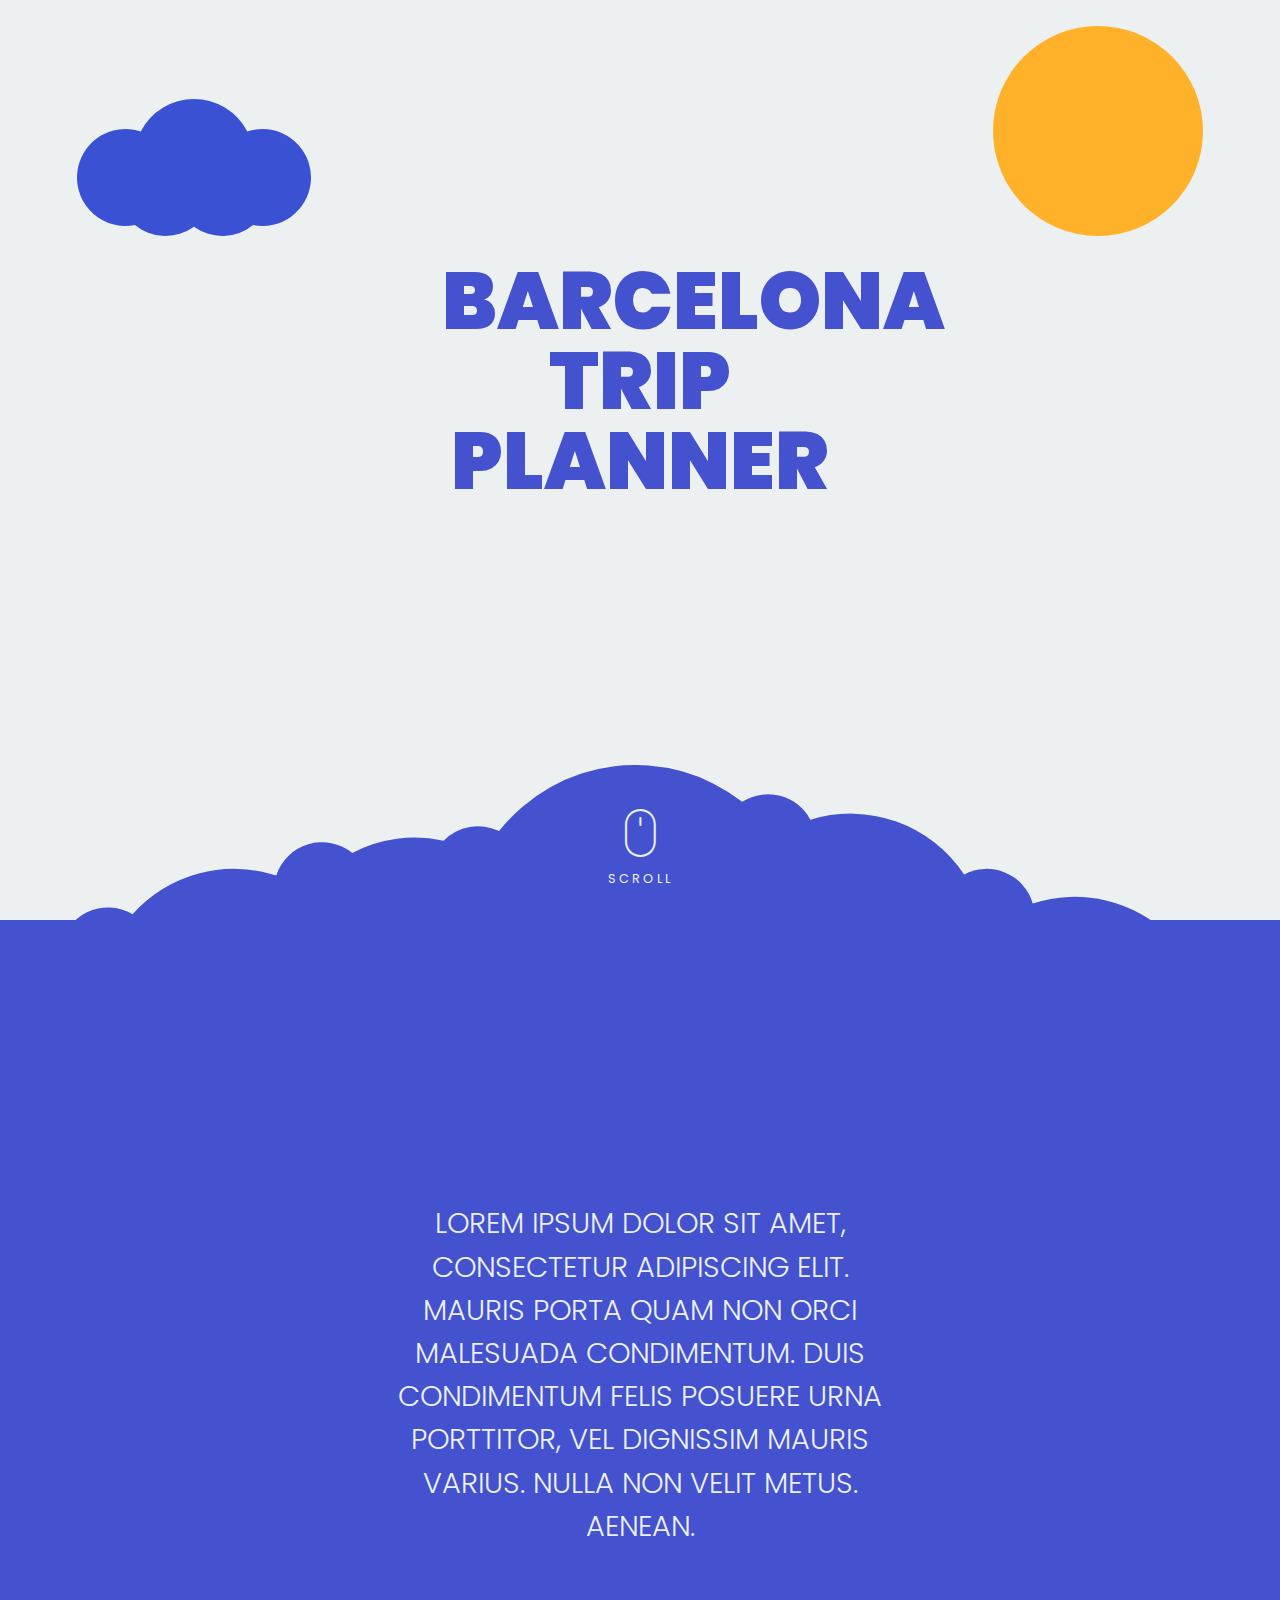
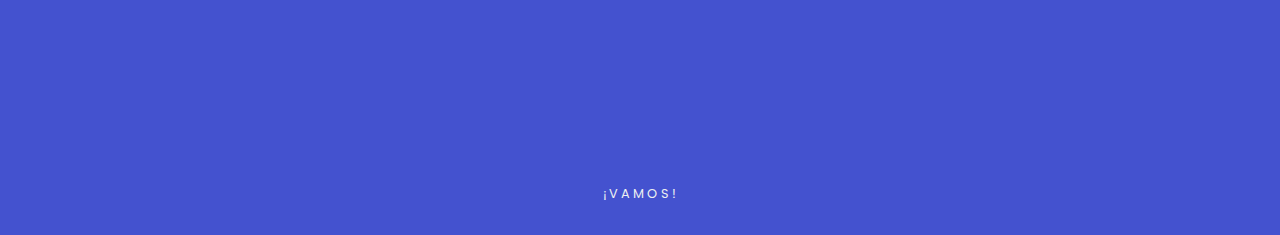
==== commit b71e9a89: "no message" ====
--- a/index.html
+++ b/index.html
@@ -24,7 +24,7 @@
 [base64]>
 
 <!--Cabecera con título principal de la web-->
-<header id="intro" class="full-container">
+<header id="intro" class="full-container visibility">
     <div class="content-intro d-flex">
         <!--imagen nube-->
         <div class="mr-auto align-self-end">
@@ -46,7 +46,7 @@
 
 
 <!-- La forma de nubes que hace de transición -->
-<div id="intro-illustration" class="cloudTransition full-container d-flex flex-column align-items-center">
+<div id="intro-illustration" class="cloudTransition full-container d-flex flex-column align-items-center visibility">
     <div id="mouse" class="nav-icon">
         <a href="#" class="d-flex flex-column align-items-center">
             <i class="icon-mouse"></i>
@@ -63,7 +63,7 @@
         </div>
     </div>
     <div class="nav-icon">
-        <a href="#intro-form-section" onClick="gotoDiv()" class="d-flex flex-column align-items-center">
+        <a href="#intro-form-section" onClick="gotoDiv('intro-form-section')" class="d-flex flex-column align-items-center">
             <small class="light vamos">¡vamos!</small>
         </a>
     </div>
@@ -73,7 +73,7 @@
 
 
 <!--Antes de empezar dinos algo sobre ti-->
-<section id="intro-form-section" class="blue">
+<section id="intro-form-section" class="form-box">
     <div id="intro-form" class="card intro-form-section card-intro-form d-flex flex-column">
 
         <!--Icono para cerrar la tarjeta-->
@@ -83,7 +83,7 @@
             </a>
         </div>
 
-        <form id= "intro-form" class="d-flex flex-column align-items-center pt-5">
+        <form id= "introForm" class="d-flex flex-column align-items-center pt-5" action="" method="post" onsubmit="return introValidate()" name="introForm">
             <!--Pregunta e información general-->
             <fieldset class="form-header mb-5">
                 <h3>Antes de empezar, dinos algo sobre tu estancia</h3>
@@ -91,45 +91,59 @@
             </fieldset>
 
             <div class= "form-row form-open">
+                <!--Aquí querré ampliarlo de manera que se puedan introducir fecha de llegada y de salida-->
                 <div class= "form-group w-100 mt-5">
-                    <label class="open-label" for="day-count">¿Cuántos días estarás en Barcelona?</label>
-                    <input id="day-count" class="open" name="day-count" type="number" placeholder="Ej. 1 día">
+                    <label for="dayCount" class="open-label"> ¿Cuántos días estarás en Barcelona?</label>
+                    <input type="number" id="dayCount" class="open" name="dayCount" placeholder="Ej. 1 día">
+                    <div id="dayCountError" class="invalid-feedback">Este campo es obligatorio</div>
                 </div>
             </div>
 
             <div class= "form-row form-open">
                 <div class= "form-group w-100 mt-5">
-                    <label class="open-label" for="accommodation-address">Dirección de tu alojamiento</label>
-                    <input id="accommodation-address" class="open" name="accommodation-address" type="text" placeholder="Ej. Plaza Catalunya, 36">
-                </div>
+                    <label for="accommodationAddress" class="open-label"> Dirección de tu alojamiento</label>
+                    <!--Aquí querré que aparezcan opciones según se introducen datos-->
+                    <input type="text" id="accommodationAddress" class="open" name="accommodationAddress"  placeholder="Ej. Plaza Catalunya, 36">
+                
+                    <div id="accomodationAddressError" class="invalid-feedback">Este campo es obligatorio</div>
+            </div>
             </div>
 
             <div class="optional ml-auto">
-                <a href="#aux-ff">No lo sé</a>
+                <a href="#aux-ff-section" onClick="gotoDiv('aux-ff-section')">No lo sé</a>
             </div>
 
             <!-- Botón de enviar formulario
             Poner el enlace en el botón -->
             <div class="form-open enviar-formulario d-flex justify-content-end">
-                <button type="submit" class="btn btn-intro">Vamos</button>
-            </div>
-        </form>
-
-    </div>
-</section>
-
-
-
-<!--Pantalla si no sabes/quieres rellenar el primer formulario-->
-<section id="aux-ff"class="blue d-flex align-items-center">
-    <div class="card">
+                <button type="submit" class="btn btn-intro" href="">Vamos</button>
+                <!--<button type="submit" class="btn btn-intro" onClick="gotoDiv('arrival')">Vamos</button>-->
+            </div>
+        </form>
+
+    </div>
+</section>
+
+
+
+<!--No lo sé.
+    Pantalla si no sabes/quieres rellenar el primer formulario-->
+<section id="aux-ff-section" class="form-box ">
+    <div id="aux-ff" class="card aux-ff">
         <div class="auxiliar-text-container h-100 d-flex flex-column justify-content-center">
             <h3>No pasa nada, se te mostrarán opciones genéricas para tu estancia</h3>
         </div>
-        <div class="d-flex">
-            <a href="#arrival" class="ml-auto">
-                <i class="icon-arrow-right-conf"></i>
-            </a>
+        <div class="row card-row">
+            <div class="mr-auto">
+                <a href="#intro-form-section" onClick="gotoDiv('intro-form-section')">
+                    <i class="icon-arrow-left-conf"></i>
+                </a>
+            </div>
+            <div class="ml-auto">
+                <a href="#arrival" onClick="gotoDiv('arrival')">
+                    <i class="icon-arrow-right-conf"></i>
+                </a>
+            </div>
         </div>
     </div>
 
@@ -143,7 +157,7 @@
 
 <!--ARRIVAL FORM.
 1. ¿Cómo llegas a Barcelona?-->
-<section id="arrival" class="blue d-flex align-items-center">
+<section id="arrival" class="form-box">
     <div class="card d-flex flex-column justify-content-between">
         <!-- Icono X. Al apretar vamos a la pantalla principal de nuevo -->
         <div class="d-flex">
@@ -153,7 +167,7 @@
         </div>
 
         <!-- formulario cómo llegas a Barcelona? -->
-        <form id= "arrival-form" class="d-flex flex-column align-items-center pt-5">
+        <form id= "arrival-form" class="d-flex flex-column align-items-center pt-5" >
             <!--Pregunta e información general-->
             <fieldset class="form-header">
                 <h3>¿Cómo llegas a Barcelona?</h3>
@@ -162,7 +176,7 @@
 
             <!--Cambio de estilo en formulario. Estilo elige una opción -->
             <div class="choose-form row w-100 mx-auto d-flex justify-content-between m-5">
-                <a href="#que-terminal" class="btn btn-mine col-md-2 m-3" role="button">
+                <a href="#que-terminal" class="btn btn-mine col-md-2 m-3" role="button" onClick="gotoDiv('que-terminal')">
                     <i class="icon-flight button-icon"></i> avión </a>
                 <a href="" class="btn btn-mine col-md-2 m-3" role="button">
                     <i class="icon-train button-icon"></i>tren </a>
@@ -187,7 +201,7 @@
 
 
 <!-- A qué terminal llegas?-->
-<section id="que-terminal" class="blue d-flex align-items-center">
+<section id="que-terminal" class="form-box">
     
     <div class="card d-flex flex-column justify-content-between">
         <div class="row card-row">
@@ -220,15 +234,15 @@
             <!--Cambio de estilo en formulario. Estilo elige una opción -->
             <div class="choose-form row w-100 mx-auto d-flex justify-content-around m-5">
                 <!-- Tengo que añadir iconos en los botones -->
-                <a href="#chooseTransport" class="btn btn-mine col-md-2 ml-auto m-3" >T1 </a>
-                <a href="#chooseTransport" class="btn btn-mine col-md-2 mr-auto m-3" >T2 </a>
+                <a href="#chooseTransport" class="btn btn-mine col-md-2 ml-auto m-3" role="button" onClick="gotoDiv('chooseTransport')">T1 </a>
+                <a href="#chooseTransport" class="btn btn-mine col-md-2 mr-auto m-3" role="button" onClick="gotoDiv('chooseTransport')">T2 </a>
             </div>
         </form>
 
         <div class="row card-row mb-3">
             <div class="d-flex">
-                <a href="#arrival" class="mr-auto pl-4">
-                <i class="icon-arrow-left-conf"></i>
+                <a href="#arrival" class="mr-auto pl-4" onClick="gotoDiv('arrival')">
+                    <i class="icon-arrow-left-conf"></i>
                 </a>
             </div>
         </div>
@@ -239,7 +253,7 @@
 
 
 <!-- ¿Como quieres ir a tu alojamiento? -->
-<section id="chooseTransport" class="blue d-flex align-items-center">
+<section id="chooseTransport" class="form-box">
     <div class="card d-flex flex-column justify-content-between">
         <div class="row card-row">
 
@@ -278,7 +292,7 @@
 
             <!--Estilo formulario elige una opción -->
             <div class="choose-form row w-100 mx-auto d-flex justify-content-around m-5">
-                <a href="#fastOption" class="btn btn-mine col-md-3 m-3" role="button">
+                <a href="#fastOption" class="btn btn-mine col-md-3 m-3" role="button" onClick="gotoDiv('fastOption')">
                     <i class="icon-fast button-icon mr-3" role="button"></i>rápido </a>
                 <a href="" class="btn btn-mine col-md-3 m-3">
                     <i class="icon-money button-icon" role="button"></i>económico </a>
@@ -290,8 +304,8 @@
         <!-- Flecha para ir atrás -->
         <div class="row card-row mb-3">
             <div class="d-flex">
-                <a href="#que-terminal" class="mr-auto pl-4">
-                <i class="icon-arrow-left-conf"></i>
+                <a href="#que-terminal" class="mr-auto pl-4" role="button" onClick="gotoDiv('que-terminal')">
+                    <i class="icon-arrow-left-conf"></i>
                 </a>
             </div>
         </div>
@@ -302,7 +316,7 @@
 
 
 <!-- Opción rápido -->
-<section id="fastOption" class="blue d-flex align-items-center">
+<section id="fastOption" class="form-box">
     <div class="card d-flex flex-column justify-content-between">
         <div class="row">
 
@@ -351,7 +365,7 @@
             <!--Estilo formulario elige una opción -->
             <div class="choose-form row w-100 mx-auto d-flex justify-content-around m-5">
                 <!-- Tengo que añadir iconos en los botones -->
-                <a href="" class="btn btn-mine col-md-3 m-3" role="button">
+                <a href="taxis.html" class="btn btn-mine col-md-3 m-3" role="button">
                     <i class="icon-taxi button-icon"></i>taxi </a>
                 <a href="" class="btn btn-mine col-md-3 m-3" role="button">
                     <i class="icon-bus button-icon"></i>aerobús </a>
@@ -372,6 +386,9 @@
     </div>
 </section>
 
+
+
+
     <script src = "js/main.js"></script>
     <script src = "js/jquery-3.5.1.slim.min.js"></script>
     <script src = "js/popper.min.js"></script>
--- a/css/styles.css
+++ b/css/styles.css
@@ -12,6 +12,8 @@
   font-family: "poppins", sans-serif;
   font-weight: 400;
   color: #1F2933; }
+  body.transport {
+    background-color: #ECF0F1; }
 
 h1, h2 {
   font-family: "poppins", sans-serif;
@@ -37,6 +39,22 @@
   text-align: center;
   line-height: 1.5em; }
 
+h4 {
+  color: #E74C3C;
+  font-size: 2rem;
+  font-weight: 700; }
+
+.destacado {
+  padding-top: 2rem;
+  font-size: 1.2rem;
+  font-weight: 600;
+  color: #E74C3C; }
+
+h5 {
+  font-size: 1.2rem;
+  font-weight: 700;
+  color: #1F2933; }
+
 h6 {
   font-size: 0.9rem;
   color: #1F2933;
@@ -44,6 +62,11 @@
   line-height: 1.8em;
   font-weight: 400;
   letter-spacing: 1px; }
+
+.link {
+  font-size: 1rem;
+  color: #E74C3C !important;
+  font-weight: 500; }
 
 /*Utilizo esta clase únicamente para textos tipo leyenda. Ej. "Scroll"*/
 small.light {
@@ -97,6 +120,8 @@
   font-family: "poppins", sans-serif;
   font-weight: 400;
   color: #1F2933; }
+  body.transport {
+    background-color: #ECF0F1; }
 
 h1, h2 {
   font-family: "poppins", sans-serif;
@@ -122,6 +147,22 @@
   text-align: center;
   line-height: 1.5em; }
 
+h4 {
+  color: #E74C3C;
+  font-size: 2rem;
+  font-weight: 700; }
+
+.destacado {
+  padding-top: 2rem;
+  font-size: 1.2rem;
+  font-weight: 600;
+  color: #E74C3C; }
+
+h5 {
+  font-size: 1.2rem;
+  font-weight: 700;
+  color: #1F2933; }
+
 h6 {
   font-size: 0.9rem;
   color: #1F2933;
@@ -129,6 +170,11 @@
   line-height: 1.8em;
   font-weight: 400;
   letter-spacing: 1px; }
+
+.link {
+  font-size: 1rem;
+  color: #E74C3C !important;
+  font-weight: 500; }
 
 /*Utilizo esta clase únicamente para textos tipo leyenda. Ej. "Scroll"*/
 small.light {
@@ -146,6 +192,19 @@
   padding: 6vh;
   height: 100vh; }
 
+.form-box {
+  background-color: transparent;
+  padding: 6vh;
+  height: 100vh;
+  display: none; }
+
+.form-box.active {
+  display: flex;
+  opacity: 1; }
+
+.visibility.invisible {
+  diplay: none; }
+
 .card {
   width: 100%;
   height: 100%;
@@ -164,16 +223,7 @@
 /*
 ************************************************************************************
 FORMULARIO INTRODUCCIÓN
-************************************************************************************
-*/
-.intro-form-section {
-  transition: all 0.3s ease;
-  opacity: 0; }
-
-.intro-form-section.active {
-  visibility: visible;
-  opacity: 1; }
-
+**********************************************************/
 .form-open {
   width: 50%; }
 
@@ -216,6 +266,11 @@
 .auxiliar-text-container {
   padding: 0 25%; }
 
+/*
+************************************************************************************
+VALIDACIÓN FORMULARIOS
+************************************************************************************
+*/
 .btn-intro {
   border: 2px solid #4452CF;
   border-radius: 25px;
@@ -268,6 +323,16 @@
     font-size: 1.8rem; } }
 /* Large devices (laptops/desktops, 992px and up) */
 /* Extra large devices (large laptops and desktops, 1200px and up) */
+/*Aside elements*/
+.transport-nav {
+  margin-left: 30px;
+  width: 10vh;
+  height: 100vh;
+  position: fixed; }
+
+.aside-icon {
+  height: 50px; }
+
 .content-intro {
   padding: 2% 6%; }
 
@@ -276,14 +341,11 @@
 INTRO ************************************************************************************
 ******************************************************************************************
 */
-header {
-  background-color: #ECF0F1;
-  height: 100vh; }
-
 #intro {
   height: 85vh;
   position: relative;
-  z-index: -1; }
+  z-index: -1;
+  background-color: #ECF0F1; }
 
 .cloud {
   postion: absolute; }
@@ -303,5 +365,42 @@
 PREGUNTAS ********************************************************************************
 ******************************************************************************************
 */
+/*
+******************************************************************************************
+PÁGINAS DE INFORMACIÓN
+********************************************************************************
+******************************************************************************************
+*/
+.general-info, .grid {
+  margin-left: 25vh;
+  margin-right: 5vh; }
+
+.header-transport {
+  height: 20vh; }
+
+.contenido {
+  padding-top: 3rem;
+  line-height: 2rem; }
+
+.grid-header {
+  width: 100%;
+  height: 5rem;
+  background-color: #F7B23B; }
+
+.item-wrapper {
+  height: 465px;
+  background-color: #4452CF;
+  border-radius: 32px; }
+
+.grid-content {
+  background-color: #fff;
+  height: 60%;
+  width: 100%;
+  border-radius: 32px;
+  padding: 15px; }
+
+.grid-content-header {
+  margin-top: 16px;
+  margin-bottom: 2rem; }
 
 /*# sourceMappingURL=styles.css.map */
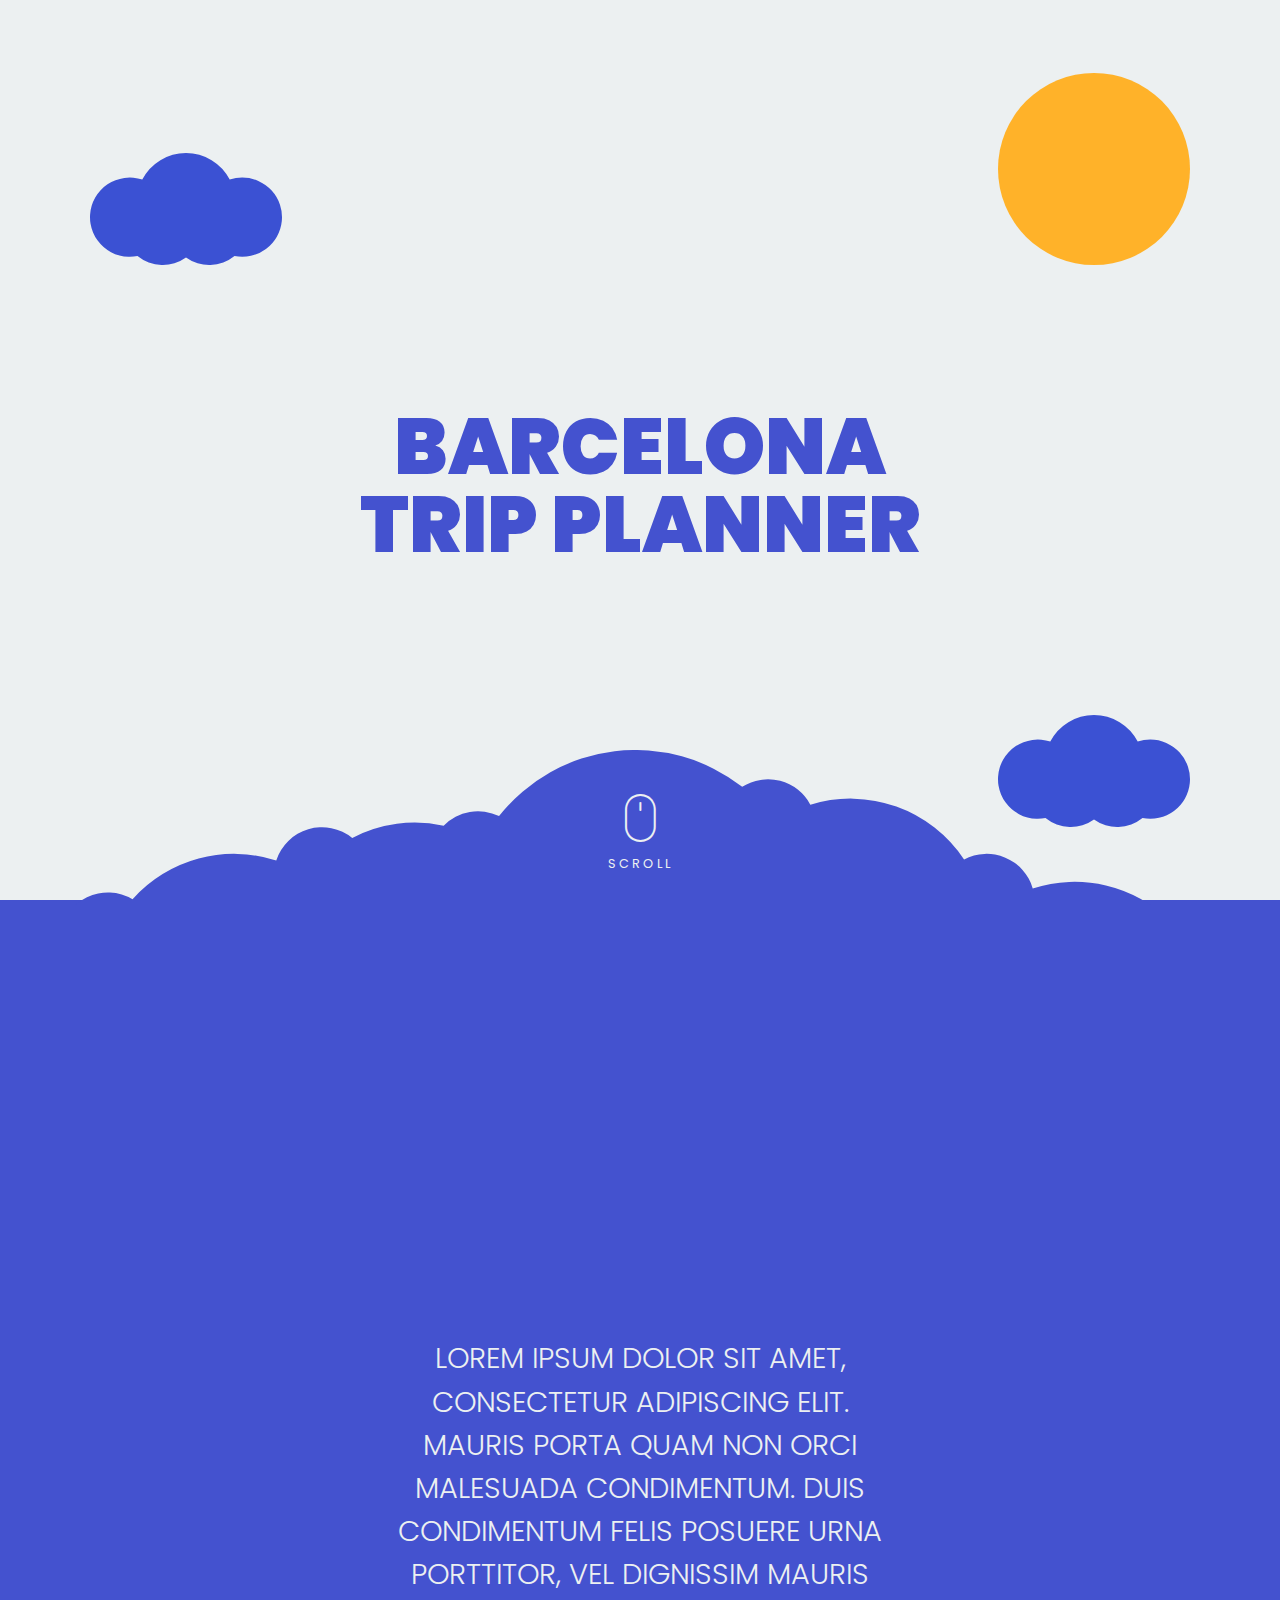
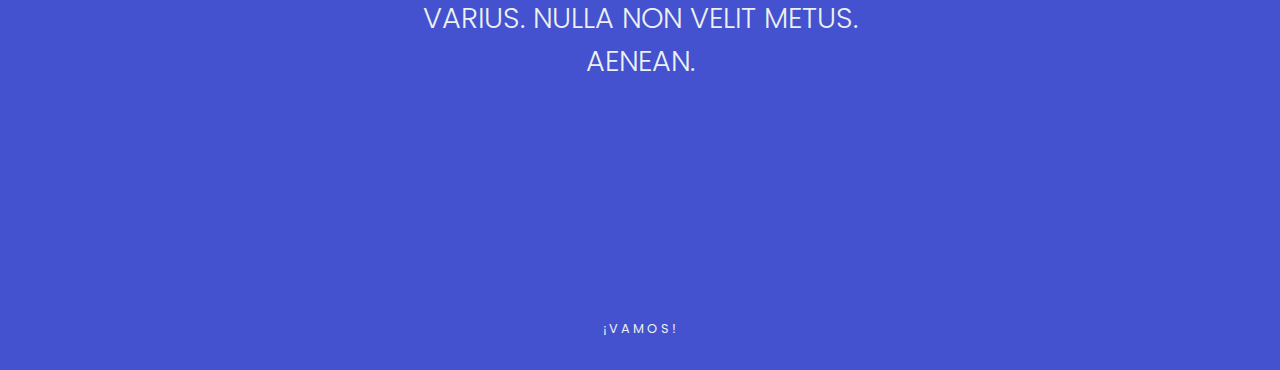
==== commit 2ec4d027: "no message" ====
--- a/index.html
+++ b/index.html
@@ -24,29 +24,37 @@
 [base64]>
 
 <!--Cabecera con título principal de la web-->
-<header id="intro" class="full-container visibility">
+<header id="intro" class="container-fluid d-flex flex-column justify-content-between py-5">
+    <!-- Nube y sol-->
     <div class="content-intro d-flex">
         <!--imagen nube-->
         <div class="mr-auto align-self-end">
-            <img src="imgs/cloud.svg" width="234" height="137" class="cloud" alt="cloud-of-Barcelona">
+            <img class="cloud" src="imgs/cloud.svg" alt="cloud-of-Barcelona">
         </div>
         <!--imagen sol-->
         <div class="ml-auto">
-            <img src="imgs/sun.svg" width="210" height="210" alt="sun-of-Barcelona">
-        </div>
-
-        <!--Añadir una nube más-->
-    </div>
-    <div id="main-title" class="title-container d-flex flex-column align-items-center">
-        <h1 class="col-lg-4">Barcelona trip planner</h1>
-    </div>
-
+            <img  class="sun" src="imgs/sun.svg"alt="sun-of-Barcelona">
+        </div>
+    </div>
+
+    <!--Título principal-->
+    <div id="main-title" class="title-container d-flex justify-content-center align-items-center">
+        <h1 class="col-md-6">Barcelona trip planner</h1>
+    </div>
+
+    <!--Nube-->
+    <div class="content-intro d-flex">
+        <!--imagen nube-->
+        <div class="ml-auto">
+            <img class="cloud cl-two" src="imgs/cloud.svg" alt="cloud-of-Barcelona">
+        </div>
+    </div>
 </header>
 
 
 
 <!-- La forma de nubes que hace de transición -->
-<div id="intro-illustration" class="cloudTransition full-container d-flex flex-column align-items-center visibility">
+<div id="intro-illustration" class="cloudTransition position-relative d-flex flex-column align-items-center">
     <div id="mouse" class="nav-icon">
         <a href="#" class="d-flex flex-column align-items-center">
             <i class="icon-mouse"></i>
@@ -83,41 +91,40 @@
             </a>
         </div>
 
-        <form id= "introForm" class="d-flex flex-column align-items-center pt-5" action="" method="post" onsubmit="return introValidate()" name="introForm">
+        <form id= "introForm" class="d-flex flex-column align-items-center pt-5" action="" method="post" onsubmit="return introValidate(event)" name="introForm">
             <!--Pregunta e información general-->
             <fieldset class="form-header mb-5">
                 <h3>Antes de empezar, dinos algo sobre tu estancia</h3>
                 <p class="form-info">Estos datos son únicamente informativos y no se almacenan</p>
             </fieldset>
 
-            <div class= "form-row form-open">
                 <!--Aquí querré ampliarlo de manera que se puedan introducir fecha de llegada y de salida-->
-                <div class= "form-group w-100 mt-5">
+            <div class="col-lg-6">
+                <div class= "form-group mb-5 mt-md-5">
                     <label for="dayCount" class="open-label"> ¿Cuántos días estarás en Barcelona?</label>
                     <input type="number" id="dayCount" class="open" name="dayCount" placeholder="Ej. 1 día">
                     <div id="dayCountError" class="invalid-feedback">Este campo es obligatorio</div>
                 </div>
-            </div>
-
-            <div class= "form-row form-open">
-                <div class= "form-group w-100 mt-5">
+
+                <div class= "form-group mt-md-5">
                     <label for="accommodationAddress" class="open-label"> Dirección de tu alojamiento</label>
                     <!--Aquí querré que aparezcan opciones según se introducen datos-->
                     <input type="text" id="accommodationAddress" class="open" name="accommodationAddress"  placeholder="Ej. Plaza Catalunya, 36">
                 
                     <div id="accomodationAddressError" class="invalid-feedback">Este campo es obligatorio</div>
             </div>
-            </div>
-
-            <div class="optional ml-auto">
+            <!--Opción no sé-->
+            <div class="optional d-flex justify-content-end">
                 <a href="#aux-ff-section" onClick="gotoDiv('aux-ff-section')">No lo sé</a>
             </div>
-
-            <!-- Botón de enviar formulario
-            Poner el enlace en el botón -->
+        </div>        
+
+
+
+            <!-- Botón de Enviar formulario -->
             <div class="form-open enviar-formulario d-flex justify-content-end">
-                <button type="submit" class="btn btn-intro" href="">Vamos</button>
-                <!--<button type="submit" class="btn btn-intro" onClick="gotoDiv('arrival')">Vamos</button>-->
+                <!-- <button type="submit" class="btn btn-intro">Vamos</button> -->
+                <button type="submit" class="btn btn-intro">Vamos</button>
             </div>
         </form>
 
@@ -130,6 +137,13 @@
     Pantalla si no sabes/quieres rellenar el primer formulario-->
 <section id="aux-ff-section" class="form-box ">
     <div id="aux-ff" class="card aux-ff">
+        <!--Icono para cerrar la tarjeta-->
+        <div class="d-flex">
+            <a href="" class="ml-auto">
+                <i class="icon-close-cross ml-auto"></i>
+            </a>
+        </div>
+
         <div class="auxiliar-text-container h-100 d-flex flex-column justify-content-center">
             <h3>No pasa nada, se te mostrarán opciones genéricas para tu estancia</h3>
         </div>
@@ -155,19 +169,18 @@
 <!-- FASE 1. LLEGADA A BARCELONA
 [base64]>
 
-<!--ARRIVAL FORM.
+<!--FASE 1 >>> ARRIVAL FORM.
 1. ¿Cómo llegas a Barcelona?-->
 <section id="arrival" class="form-box">
-    <div class="card d-flex flex-column justify-content-between">
+    <div class="card d-flex flex-column ">
         <!-- Icono X. Al apretar vamos a la pantalla principal de nuevo -->
         <div class="d-flex">
-            <a href="" class="ml-auto" role="button>
+            <a href="" class="ml-auto">
                 <i class="icon-close-cross ml-auto"></i>
             </a>
         </div>
-
         <!-- formulario cómo llegas a Barcelona? -->
-        <form id= "arrival-form" class="d-flex flex-column align-items-center pt-5" >
+        <form id= "arrival-form" class="d-flex flex-column align-items-center mt-5 pt-md-5" >
             <!--Pregunta e información general-->
             <fieldset class="form-header">
                 <h3>¿Cómo llegas a Barcelona?</h3>
@@ -175,48 +188,50 @@
             </fieldset>
 
             <!--Cambio de estilo en formulario. Estilo elige una opción -->
-            <div class="choose-form row w-100 mx-auto d-flex justify-content-between m-5">
-                <a href="#que-terminal" class="btn btn-mine col-md-2 m-3" role="button" onClick="gotoDiv('que-terminal')">
+            <div class="choose-form row w-100 mx-auto d-flex justify-content-between m-3 m-md-5">
+                <a class="btn btn-mine col-md m-2" role="button" onClick="gotoDiv('que-terminal')">
                     <i class="icon-flight button-icon"></i> avión </a>
-                <a href="" class="btn btn-mine col-md-2 m-3" role="button">
+                <a class="btn btn-mine col-md m-2" role="button" onClick="gotoDiv('que-estacion')">
                     <i class="icon-train button-icon"></i>tren </a>
-                <a href="" class="btn btn-mine col-md-2 m-3" role="button">
+                <a class="btn btn-mine col-md m-2" role="button">
                     <i class="icon-cab button-icon"></i>coche </a>
-                <a href=""  class="btn btn-mine col-md-2 m-3" role="button">
+                <a class="btn btn-mine col-md m-2" role="button" onClick="gotoDiv('que-estacion-bus')">
                     <i class="icon-bus button-icon"></i>bus </a>
-                <a href=""  class="btn btn-mine col-md-2 m-3" role="button">
+                <a class="btn btn-mine col-md m-2" role="button" onClick="gotoDiv('barco-coche')">
                     <i class="icon-ship button-icon"></i>barco </a>
-            </div>
-        </form>
-
-        <div class="d-flex">
+                <a href=""  class="btn btn-mine col-md m-2" role="button">no lo sé </a>
+            </div>
+        </form>
+
+        <!-- <div class="d-flex">
             <a href="#chooseTransport" class="ml-auto">
                 <i class="icon-arrow-right-conf"></i>
             </a>
-        </div>
-
-    </div>
-</section>
-
-
-
-<!-- A qué terminal llegas?-->
+        </div> -->
+
+    </div>
+</section>
+
+
+<!-- FASE 2 >>> LLEGAS EN…-->
+<!-- Llegas en avión. A qué terminal llegas?-->
 <section id="que-terminal" class="form-box">
     
     <div class="card d-flex flex-column justify-content-between">
-        <div class="row card-row">
-            <!-- Breadcrumbs con opciones elegidas -->
-            <div class="row card-breadcr mr-auto pl-5 d-flex align-items-center">
+
+        <!-- Breadcrumbs con opciones elegidas -->
+        <div class=" row card-row">
+            <div class="card-breadcr row d-none d-md-flex mr-auto pl-5 align-items-center">
                 <!--Llegada en avión-->
-                <a href="#arrival" class="d-flex flex-row">
+                <a onClick="gotoDiv('arrival')"class="d-flex flex-row">
                     <i class="icon-flight"> </i>
-                    <h6>Llegada en avión</h6>
+                    <h6>Llegas en #mediodetransporte</h6>
                 </a>
             </div>
 
             <!-- Icono X. Al apretar vamos a la pantalla principal de nuevo -->
-            <div class="d-flex">
-                <a href="" class="ml-auto pr-3">
+            <div class="d-flex ml-auto">
+                <a href="" class="pr-3">
                     <i class="icon-close-cross ml-auto"></i>
                 </a>
             </div>
@@ -224,7 +239,7 @@
         </div>
 
         <!-- formulario ¿A qué terminal llegas? -->
-        <form id= "" class="d-flex flex-column align-items-center pt-5">
+        <form id= "" class="d-flex flex-column align-items-center mt-5 mt-md-0 pt-md-5">
             <!--Pregunta e información general-->
             <fieldset class="form-header">
                 <h3>¿A qué terminal llegas?</h3>
@@ -232,10 +247,10 @@
             </fieldset>
 
             <!--Cambio de estilo en formulario. Estilo elige una opción -->
-            <div class="choose-form row w-100 mx-auto d-flex justify-content-around m-5">
+            <div class="choose-form col-md-6 w-100 mx-auto d-flex m-5">
                 <!-- Tengo que añadir iconos en los botones -->
-                <a href="#chooseTransport" class="btn btn-mine col-md-2 ml-auto m-3" role="button" onClick="gotoDiv('chooseTransport')">T1 </a>
-                <a href="#chooseTransport" class="btn btn-mine col-md-2 mr-auto m-3" role="button" onClick="gotoDiv('chooseTransport')">T2 </a>
+                <a class="btn btn-mine col m-3" role="button" onClick="gotoDiv('chooseTransport')">T1 </a>
+                <a class="btn btn-mine col m-3" role="button" onClick="gotoDiv('chooseTransport')">T2 </a>
             </div>
         </form>
 
@@ -250,34 +265,191 @@
     </div>
 </section>
 
-
-
-<!-- ¿Como quieres ir a tu alojamiento? -->
+<!--Llegas en tren. A Qué estación llegas?-->
+<section id="que-estacion" class="form-box">
+    
+    <div class="card d-flex flex-column justify-content-between">
+
+        <!-- Breadcrumbs con opciones elegidas -->
+        <div class=" row card-row">
+            <div class="card-breadcr row d-none d-md-flex mr-auto pl-5 align-items-center">
+                <!--Llegada en avión-->
+                <a onClick="gotoDiv('arrival')"class="d-flex flex-row">
+                    <i class="icon-flight"> </i>
+                    <h6>Llegas en #mediotransporte</h6>
+                </a>
+            </div>
+
+            <!-- Icono X. Al apretar vamos a la pantalla principal de nuevo -->
+            <div class="d-flex ml-auto">
+                <a href="" class="pr-3">
+                    <i class="icon-close-cross ml-auto"></i>
+                </a>
+            </div>
+                   
+        </div>
+
+        <!-- formulario ¿A qué estación llegas? -->
+        <form id= "" class="d-flex flex-column align-items-center mt-5 mt-md-0 pt-md-5">
+            <!--Pregunta e información general-->
+            <fieldset class="form-header">
+                <h3>¿A qué estación llegas?</h3>
+                <p class="form-info">Selecciona una de las siguientes opciones</p>
+            </fieldset>
+
+            <!--Cambio de estilo en formulario. Estilo elige una opción -->
+            <div class="choose-form col-md-12 w-100 mx-auto d-flex m-5">
+                <!-- Tengo que añadir iconos en los botones -->
+                <a class="btn btn-mine col m-3" role="button" onClick="gotoDiv('chooseTransport')">Estación de Sants</a>
+                <a class="btn btn-mine col m-3" role="button" onClick="gotoDiv('chooseTransport')">Estación de Francia </a>
+                <a class="btn btn-mine col m-3" role="button" onClick="gotoDiv('chooseTransport')">Pza Catalunya </a>
+                <a class="btn btn-mine col m-3" role="button" onClick="gotoDiv('chooseTransport')">La Sagrera </a>
+            </div>
+        </form>
+
+        <div class="row card-row mb-3">
+            <div class="d-flex">
+                <a href="#arrival" class="mr-auto pl-4" onClick="gotoDiv('arrival')">
+                    <i class="icon-arrow-left-conf"></i>
+                </a>
+            </div>
+        </div>
+
+    </div>
+</section>
+
+<!--Llegas en coche. 
+Se abrirá en página nueva con explicación de aparcamientos etc. 
+
+<!--Llegas en autobús. A Qué estación llegas?-->
+<section id="que-estacion-bus" class="form-box">
+    
+    <div class="card d-flex flex-column justify-content-between">
+
+        <!-- Breadcrumbs con opciones elegidas -->
+        <div class=" row card-row">
+            <div class="card-breadcr row d-none d-md-flex mr-auto pl-5 align-items-center">
+                <!--Llegada en avión-->
+                <a onClick="gotoDiv('arrival')"class="d-flex flex-row">
+                    <i class="icon-flight"> </i>
+                    <h6>Llegas en #mediotransporte</h6>
+                </a>
+            </div>
+
+            <!-- Icono X. Al apretar vamos a la pantalla principal de nuevo -->
+            <div class="d-flex ml-auto">
+                <a href="" class="pr-3">
+                    <i class="icon-close-cross ml-auto"></i>
+                </a>
+            </div>
+                   
+        </div>
+
+        <!-- formulario ¿A qué estación llegas? -->
+        <form id= "" class="d-flex flex-column align-items-center mt-5 mt-md-0 pt-md-5">
+            <!--Pregunta e información general-->
+            <fieldset class="form-header">
+                <h3>¿A qué estación llegas?</h3>
+                <p class="form-info">Selecciona una de las siguientes opciones</p>
+            </fieldset>
+
+            <!--Cambio de estilo en formulario. Estilo elige una opción -->
+            <div class="choose-form col-md-6 w-100 mx-auto d-flex m-5">
+                <!-- Tengo que añadir iconos en los botones -->
+                <a class="btn btn-mine col m-3" role="button" onClick="gotoDiv('chooseTransport')">Estación de Sants</a>
+                <a class="btn btn-mine col m-3" role="button" onClick="gotoDiv('chooseTransport')">Estación del Norte </a>
+            </div>
+        </form>
+
+        <div class="row card-row mb-3">
+            <div class="d-flex">
+                <a href="#arrival" class="mr-auto pl-4" onClick="gotoDiv('arrival')">
+                    <i class="icon-arrow-left-conf"></i>
+                </a>
+            </div>
+        </div>
+
+    </div>
+</section>
+
+<!--Llegas en barco. Has traído tu propio coche?-->
+<section id="barco-coche" class="form-box">
+    
+    <div class="card d-flex flex-column justify-content-between">
+
+        <!-- Breadcrumbs con opciones elegidas -->
+        <div class=" row card-row">
+            <div class="card-breadcr row d-none d-md-flex mr-auto pl-5 align-items-center">
+                <!--Llegada en avión-->
+                <a onClick="gotoDiv('arrival')"class="d-flex flex-row">
+                    <i class="icon-flight"> </i>
+                    <h6>Llegas en #mediotransporte</h6>
+                </a>
+            </div>
+
+            <!-- Icono X. Al apretar vamos a la pantalla principal de nuevo -->
+            <div class="d-flex ml-auto">
+                <a href="" class="pr-3">
+                    <i class="icon-close-cross ml-auto"></i>
+                </a>
+            </div>
+                   
+        </div>
+
+        <!-- formulario ¿A qué estación llegas? -->
+        <form id= "" class="d-flex flex-column align-items-center mt-5 mt-md-0 pt-md-5">
+            <!--Pregunta e información general-->
+            <fieldset class="form-header">
+                <h3>¿Has traído tu propio coche?</h3>
+                <p class="form-info">Selecciona una de las siguientes opciones</p>
+            </fieldset>
+
+            <!--Cambio de estilo en formulario. Estilo elige una opción -->
+            <div class="choose-form col-md-6 w-100 mx-auto d-flex m-5">
+                <!-- Tengo que añadir iconos en los botones -->
+                <a class="btn btn-mine col m-3" role="button" onClick="gotoDiv('chooseTransport')">sí</a>
+                <a class="btn btn-mine col m-3" role="button" onClick="gotoDiv('chooseTransport')">no</a>
+            </div>
+        </form>
+
+        <div class="row card-row mb-3">
+            <div class="d-flex">
+                <a href="#arrival" class="mr-auto pl-4" onClick="gotoDiv('arrival')">
+                    <i class="icon-arrow-left-conf"></i>
+                </a>
+            </div>
+        </div>
+
+    </div>
+</section>
+
+
+<!-- FASE 3 >>> Cómo quieres ir a tu alojamiento?-->
 <section id="chooseTransport" class="form-box">
     <div class="card d-flex flex-column justify-content-between">
         <div class="row card-row">
 
             <!-- Breadcrumbs con opciones elegidas -->
-            <div class="row card-breadcr mr-auto pl-5 d-flex align-items-center">
+            <div class="d-none d-md-flex row card-breadcr mr-auto pl-5 align-items-center">
             <!--Llegada en avión-->
-            <a href="#arrival" class="d-flex flex-row">
+            <a onClick="gotoDiv('arrival')" class="d-flex flex-row">
                 <i class="icon-flight"> </i>
-                    <h6>Llegada en avión</h6>
+                    <h6>Llegas en #mediodetransporte</h6>
             </a>
 
             <div class="bread-line"></div>
 
             <!--Terminal 1-->
-            <a href="#que-terminal" class="d-flex flex-row">
+            <a onClick="gotoDiv('que-terminal')" class="d-flex flex-row">
                 <i class="icon-location"> </i>
-                    <h6>Terminal 1</h6>
+                    <h6>Qué terminal/estación</h6>
             </a>
             </div>
 
             <!-- Icono X. Al apretar vamos a la pregunta anterior (a qué terminal llegas) -->
-            <div class="d-flex">
-                <a href="" class="ml-auto pr-3">
-                <i class="icon-close-cross ml-auto"></i>
+            <div class="d-flex ml-auto">
+                <a href="" class="pr-3">
+                <i class="icon-close-cross"></i>
                 </a>
             </div>
         </div>
@@ -321,28 +493,28 @@
         <div class="row">
 
             <!-- Breadcrumbs con opciones elegidas -->
-            <div class="row card-breadcr mr-auto pl-5 d-flex align-items-center">
+            <div class=" d-none d-md-flex row card-breadcr mr-auto pl-5 align-items-center">
             <!--Llegada en avión-->
-            <a href="#arrival" class="d-flex flex-row">
+            <a onClick="gotoDiv('arrival')" class="d-flex flex-row">
                 <i class="icon-flight"> </i>
-                    <h6>Llegada en avión</h6>
+                    <h6>Llegas en #mediodetransporte</h6>
             </a>
 
             <div class="bread-line"></div>
 
             <!--Terminal 1-->
-            <a href="#que-terminal" class="d-flex flex-row">
+            <a onClick="gotoDiv('arrival')" class="d-flex flex-row">
                 <i class="icon-location"> </i>
-                    <h6>Terminal 1</h6>
+                    <h6>A la terminal/estación</h6>
             </a>
 
             <div class="bread-line"></div>
 
             <!--Rápido.
             Añadir icono rápido-->
-            <a href="#chooseTransport" class="d-flex flex-row">
+            <a onClick="gotoDiv('chooseTransport')" class="d-flex flex-row">
                 <i class="icon-location"> </i>
-                    <h6>Rápido</h6>
+                    <h6>Quieres ir rápido</h6>
             </a>
             </div>
 
--- a/css/styles.css
+++ b/css/styles.css
@@ -5,7 +5,10 @@
 /* weights */
 /*usado*/
 /*usado*/
-/* reglas generales */
+/* TIPOGRAFÍA */
+html {
+  font-size: 1rem; }
+
 body {
   background-color: #4452CF;
   width: 100%;
@@ -23,8 +26,9 @@
 h1 {
   font-weight: 900;
   color: #4452CF;
-  font-size: 6rem;
-  line-height: 1em; }
+  font-size: calc(3rem + (80 - 40) * ((100vw - 300px) / (1600 - 300)));
+  line-height: 1em;
+  text-align: center; }
 
 h2 {
   color: #ECF0F1;
@@ -35,6 +39,7 @@
 h3 {
   color: #4452CF;
   font-size: 2rem;
+  font-size: calc(1.5rem + (32 - 24) * ((100vw - 300px) / (1600 - 300)));
   font-weight: 700;
   text-align: center;
   line-height: 1.5em; }
@@ -73,6 +78,9 @@
   text-transform: uppercase;
   color: #ECF0F1;
   letter-spacing: 3px; }
+
+a:hover {
+  cursor: pointer; }
 
 @font-face {
   font-family: 'fontello';
@@ -113,7 +121,10 @@
 /* weights */
 /*usado*/
 /*usado*/
-/* reglas generales */
+/* TIPOGRAFÍA */
+html {
+  font-size: 1rem; }
+
 body {
   background-color: #4452CF;
   width: 100%;
@@ -131,8 +142,9 @@
 h1 {
   font-weight: 900;
   color: #4452CF;
-  font-size: 6rem;
-  line-height: 1em; }
+  font-size: calc(3rem + (80 - 40) * ((100vw - 300px) / (1600 - 300)));
+  line-height: 1em;
+  text-align: center; }
 
 h2 {
   color: #ECF0F1;
@@ -143,6 +155,7 @@
 h3 {
   color: #4452CF;
   font-size: 2rem;
+  font-size: calc(1.5rem + (32 - 24) * ((100vw - 300px) / (1600 - 300)));
   font-weight: 700;
   text-align: center;
   line-height: 1.5em; }
@@ -182,6 +195,9 @@
   color: #ECF0F1;
   letter-spacing: 3px; }
 
+a:hover {
+  cursor: pointer; }
+
 /*
 ************************************************************************************
 FORMULARIOS
@@ -202,9 +218,6 @@
   display: flex;
   opacity: 1; }
 
-.visibility.invisible {
-  diplay: none; }
-
 .card {
   width: 100%;
   height: 100%;
@@ -220,13 +233,21 @@
   padding-top: 1.5rem;
   text-align: center; }
 
+.close {
+  width: 100%;
+  outline: 0;
+  border: 2px solid #4452CF;
+  border-radius: 8px;
+  background-color: transparent;
+  font-size: 1rem;
+  opacity: 1;
+  padding: 1rem;
+  font-weight: 400; }
+
 /*
 ************************************************************************************
 FORMULARIO INTRODUCCIÓN
 **********************************************************/
-.form-open {
-  width: 50%; }
-
 .open {
   width: 100%;
   outline: 0;
@@ -238,11 +259,9 @@
   color: #4452CF;
   text-transform: uppercase; }
 
-.optional {
-  margin-right: 25%; }
-  .optional a {
-    color: #E74C3C;
-    font-weight: 600; }
+.optional a {
+  color: #E74C3C;
+  font-weight: 600; }
 
 /*
 FORMULARIO CON OPCIONES PARA ELEGIR
@@ -293,6 +312,10 @@
   .btn-mine:hover {
     background-color: #4452CF;
     color: #ECF0F1; }
+  .btn-mine:not([href]) {
+    color: #4452CF; }
+  .btn-mine:hover:not([href]) {
+    color: #ECF0F1; }
 
 .button-icon {
   color: #4452CF;
@@ -300,32 +323,8 @@
   .button-icon:hover {
     color: #ECF0F1; }
 
-/* Extra small devices (phones, 600px and down) */
-@media only screen and (max-width: 600px) {
-  h1 {
-    font-size: 4rem; }
-
-  h2 {
-    font-size: 1.5rem; } }
-/* Small devices (portrait tablets and large phones, 600px and up) */
-@media only screen and (min-width: 600px) {
-  h1 {
-    font-size: 5rem; }
-
-  h2 {
-    font-size: 1.5rem; } }
-/* Medium devices (landscape tablets, 768px and up) */
-@media only screen and (min-width: 768px) {
-  h1 {
-    font-size: 5rem; }
-
-  h2 {
-    font-size: 1.8rem; } }
-/* Large devices (laptops/desktops, 992px and up) */
-/* Extra large devices (large laptops and desktops, 1200px and up) */
 /*Aside elements*/
 .transport-nav {
-  margin-left: 30px;
   width: 10vh;
   height: 100vh;
   position: fixed; }
@@ -333,6 +332,38 @@
 .aside-icon {
   height: 50px; }
 
+.cloud, .sun {
+  width: 15vw; }
+
+/* Extra small devices (phones, 600px and down) */
+@media only screen and (max-width: 600px) {
+  h2 {
+    font-size: 1.5rem; } }
+.cloud, .sun {
+  width: 30vw; }
+
+/* Small devices (portrait tablets and large phones, 600px and up) */
+@media only screen and (min-width: 600px) {
+  h2 {
+    font-size: 1.5rem; }
+
+  .cloud, .sun {
+    width: 25vw; } }
+/* Medium devices (landscape tablets, 768px and up) */
+@media only screen and (min-width: 768px) {
+  h2 {
+    font-size: 1.8rem; }
+
+  .cloud, .sun {
+    width: 25vw; } }
+/* Large devices (laptops/desktops, 992px and up) */
+@media only screen and (min-width: 992px) {
+  .cloud, .sun {
+    width: 15vw; } }
+/* Extra large devices (large laptops and desktops, 1200px and up) */
+@media only screen and (min-width: 1200px) {
+  .cloud, .sun {
+    width: 15vw; } }
 .content-intro {
   padding: 2% 6%; }
 
@@ -342,20 +373,17 @@
 ******************************************************************************************
 */
 #intro {
-  height: 85vh;
+  height: 100vh;
   position: relative;
   z-index: -1;
   background-color: #ECF0F1; }
 
-.cloud {
-  postion: absolute; }
-
 #intro-illustration {
   background-image: url("../imgs/cloud-transition.svg");
-  background-color: #ECF0F1;
   background-size: cover;
   height: auto;
-  background-repeat: no-repeat; }
+  background-repeat: no-repeat;
+  top: -150px; }
 
 .intro-text-container {
   height: 90vh; }
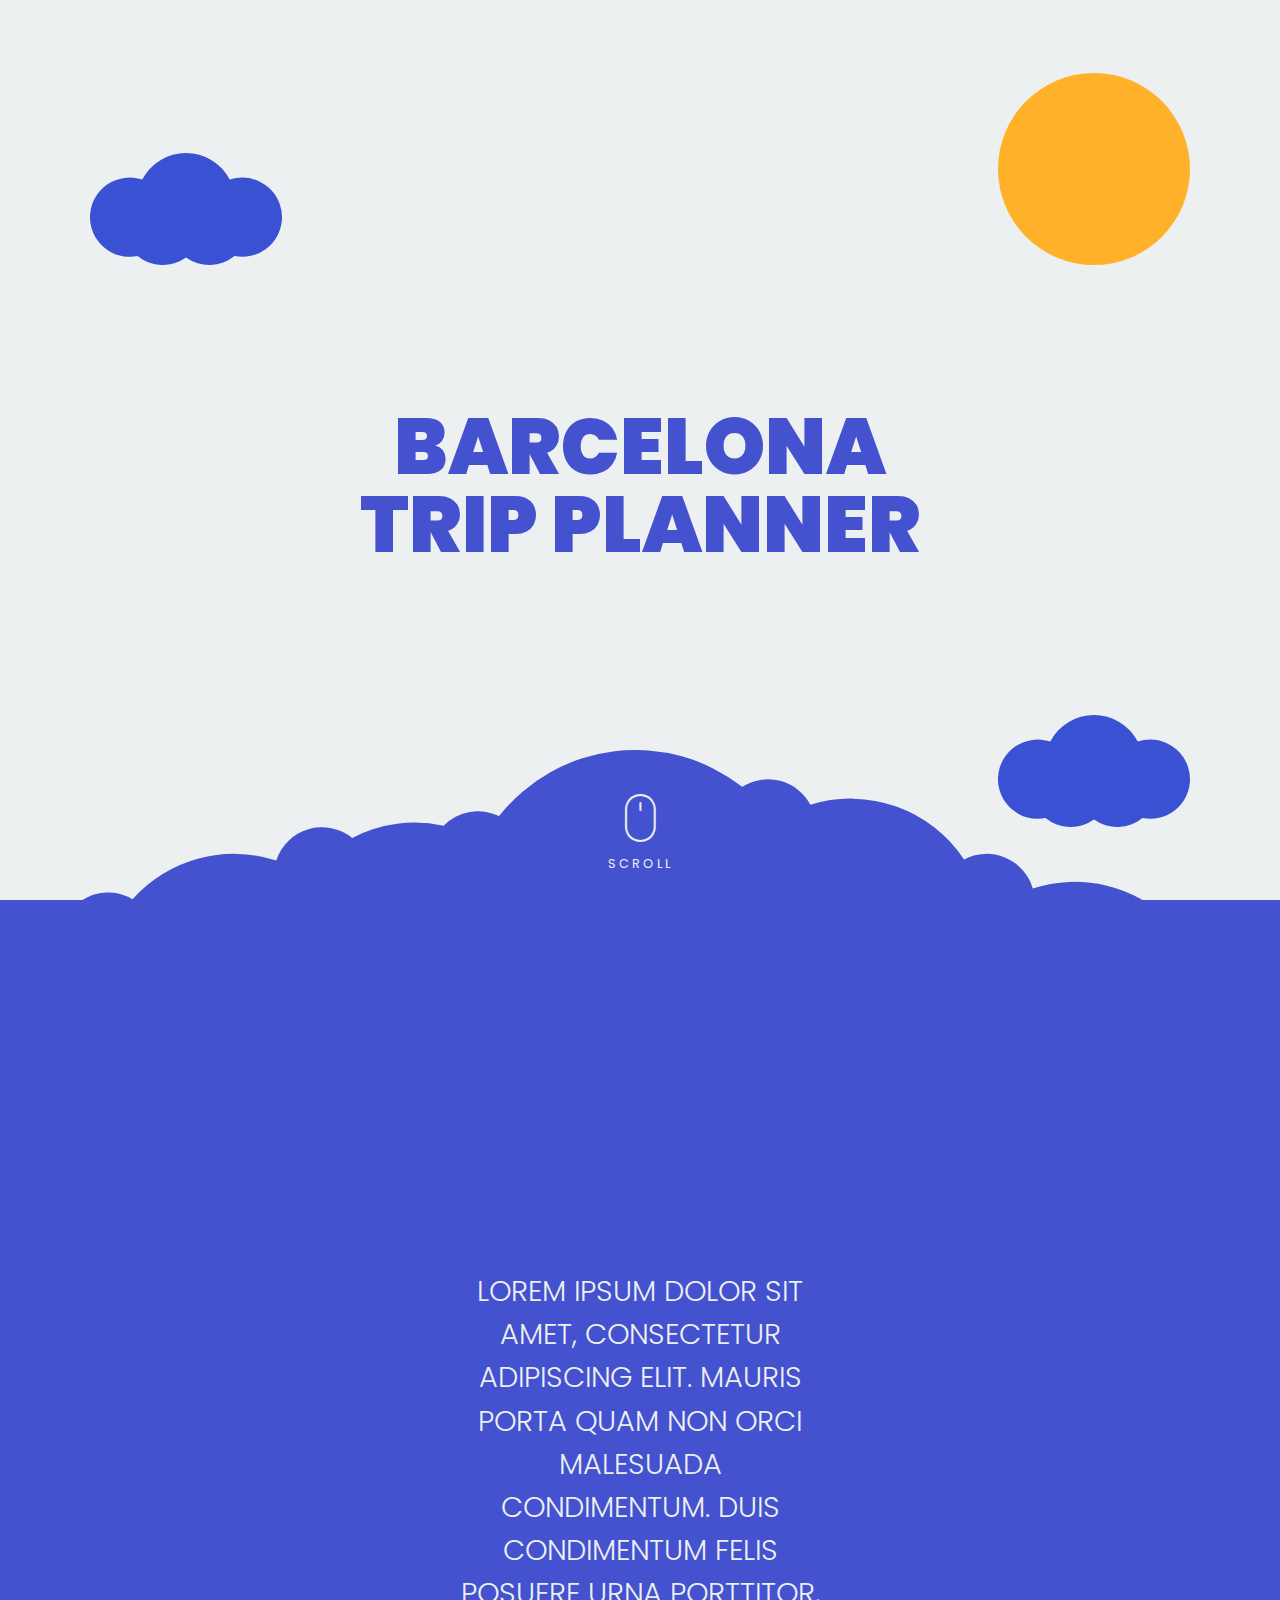
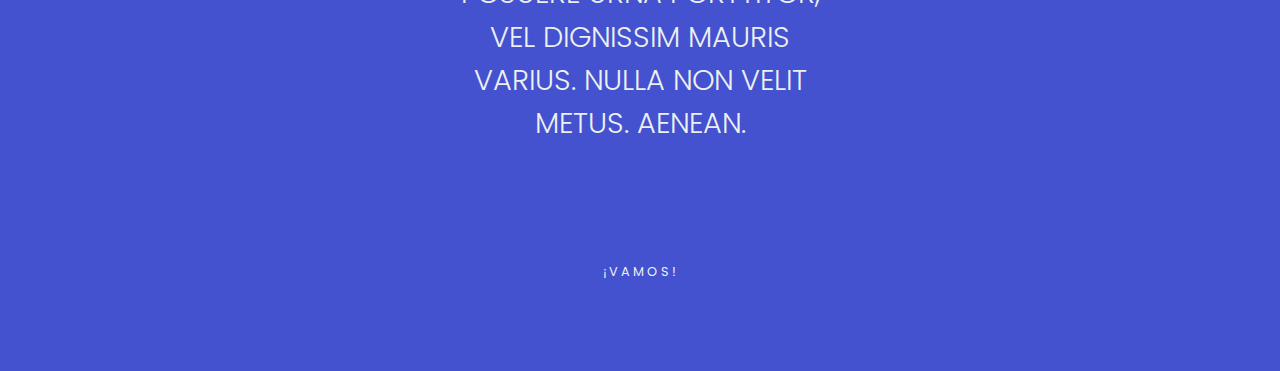
==== commit 8db76e6c: "He empezado a crear los breadcrums dinámicos" ====
--- a/index.html
+++ b/index.html
@@ -56,7 +56,7 @@
 <!-- La forma de nubes que hace de transición -->
 <div id="intro-illustration" class="cloudTransition position-relative d-flex flex-column align-items-center">
     <div id="mouse" class="nav-icon">
-        <a href="#" class="d-flex flex-column align-items-center">
+        <a href="#" class="d-flex flex-column align-items-center pb-5">
             <i class="icon-mouse"></i>
             <small class="light">scroll</small>
         </a>
@@ -64,16 +64,14 @@
 </div>
 
 <!-- Texto introductorio explicando brevemente web-->
-<section class="blue">
+<section class="blue active form-box flex-column">
     <div id="intro-text" class="intro-text-container d-flex align-items-center">
         <div class="content-intro-text col-lg-6 p-5 mx-auto">
             <h2>Lorem ipsum dolor sit amet, consectetur adipiscing elit. Mauris porta quam non orci malesuada condimentum. Duis condimentum felis posuere urna porttitor, vel dignissim mauris varius. Nulla non velit metus. Aenean.</h2>
         </div>
     </div>
-    <div class="nav-icon">
-        <a href="#intro-form-section" onClick="gotoDiv('intro-form-section')" class="d-flex flex-column align-items-center">
-            <small class="light vamos">¡vamos!</small>
-        </a>
+    <div class="nav-icon d-flex align-items-end justify-content-center pb-0">
+        <a class="d-flex flex-column align-items-center " role="button" onClick="gotoDiv('intro-form-section')"><small class="light vamos">¡vamos!</small></a>
     </div>
 
 </section>
@@ -82,12 +80,12 @@
 
 <!--Antes de empezar dinos algo sobre ti-->
 <section id="intro-form-section" class="form-box">
-    <div id="intro-form" class="card intro-form-section card-intro-form d-flex flex-column">
+    <div id="intro-form" class="card d-flex flex-column">
 
         <!--Icono para cerrar la tarjeta-->
         <div class="d-flex">
             <a href="" class="ml-auto">
-                <i class="icon-close-cross ml-auto"></i>
+                <i class="icon-close-cross"></i>
             </a>
         </div>
 
@@ -176,383 +174,294 @@
         <!-- Icono X. Al apretar vamos a la pantalla principal de nuevo -->
         <div class="d-flex">
             <a href="" class="ml-auto">
-                <i class="icon-close-cross ml-auto"></i>
+                <i class="icon-close-cross"></i>
             </a>
         </div>
+
         <!-- formulario cómo llegas a Barcelona? -->
-        <form id= "arrival-form" class="d-flex flex-column align-items-center mt-5 pt-md-5" >
-            <!--Pregunta e información general-->
-            <fieldset class="form-header">
+        <div class="d-flex flex-column h-100 justify-content-center mb-md-5">
+
+            <form id= "arrival-form" class="d-flex flex-column align-items-center">
+
+                <!--Pregunta e información general-->
+                <div class="form-header mb-4">
                 <h3>¿Cómo llegas a Barcelona?</h3>
                 <p class="form-info">Selecciona una de las siguientes opciones</p>
-            </fieldset>
-
-            <!--Cambio de estilo en formulario. Estilo elige una opción -->
-            <div class="choose-form row w-100 mx-auto d-flex justify-content-between m-3 m-md-5">
-                <a class="btn btn-mine col-md m-2" role="button" onClick="gotoDiv('que-terminal')">
-                    <i class="icon-flight button-icon"></i> avión </a>
-                <a class="btn btn-mine col-md m-2" role="button" onClick="gotoDiv('que-estacion')">
-                    <i class="icon-train button-icon"></i>tren </a>
-                <a class="btn btn-mine col-md m-2" role="button">
-                    <i class="icon-cab button-icon"></i>coche </a>
-                <a class="btn btn-mine col-md m-2" role="button" onClick="gotoDiv('que-estacion-bus')">
-                    <i class="icon-bus button-icon"></i>bus </a>
-                <a class="btn btn-mine col-md m-2" role="button" onClick="gotoDiv('barco-coche')">
-                    <i class="icon-ship button-icon"></i>barco </a>
-                <a href=""  class="btn btn-mine col-md m-2" role="button">no lo sé </a>
-            </div>
-        </form>
-
-        <!-- <div class="d-flex">
-            <a href="#chooseTransport" class="ml-auto">
-                <i class="icon-arrow-right-conf"></i>
-            </a>
-        </div> -->
-
+                </div>
+
+                <!--Cambio de estilo en formulario. Estilo elige una opción -->
+                <div class="row w-75 mx-auto d-flex justify-content-between">
+                    <a class="btn btn-mine col-md m-2" role="button" onClick="gotoDiv('que-terminal')">
+                        <i class="icon-flight button-icon"></i> avión </a>
+                    <a class="btn btn-mine col-md m-2" role="button" onClick="gotoDiv('que-estacion')">
+                        <i class="icon-train button-icon"></i>tren </a>
+                    <a class="btn btn-mine col-md m-2" role="button">
+                        <i class="icon-cab button-icon"></i>coche </a>
+                </div>
+
+                <div class="row w-75 mx-auto d-flex justify-content-between">
+                    <a class="btn btn-mine col-md m-2" role="button" onClick="gotoDiv('que-estacion-bus')">
+                        <i class="icon-bus button-icon"></i>bus </a>
+                    <a class="btn btn-mine col-md m-2" role="button" onClick="gotoDiv('barco-coche')">
+                        <i class="icon-ship button-icon"></i>barco </a>
+                    <a href=""  class="btn btn-mine col-md m-2" role="button">no lo sé </a>
+                </div>
+
+            </form>
+        </div>
     </div>
 </section>
 
 
 <!-- FASE 2 >>> LLEGAS EN…-->
+<aside id="questionBreadcrumb" class="vbreadcrumb">
+    <ul class="breadul p-0">
+        <li id="firstTransport_br" class="bread-items ml-3"></li>
+        <li id="whichTerminal_br" class="bread-items line ml-3"></li>
+        <li id="whichStation_br" class="bread-items line ml-3"></li>
+        <li id="whichBusStation_br" class="bread-items line ml-3"></li>
+        <li id="howPort_br" class="bread-items line ml-3"></li>
+        <li id="method_br" class="bread-items line ml-2"></li>
+    </ul>
+</aside>
+
+
 <!-- Llegas en avión. A qué terminal llegas?-->
 <section id="que-terminal" class="form-box">
     
-    <div class="card d-flex flex-column justify-content-between">
-
-        <!-- Breadcrumbs con opciones elegidas -->
-        <div class=" row card-row">
-            <div class="card-breadcr row d-none d-md-flex mr-auto pl-5 align-items-center">
-                <!--Llegada en avión-->
-                <a onClick="gotoDiv('arrival')"class="d-flex flex-row">
-                    <i class="icon-flight"> </i>
-                    <h6>Llegas en #mediodetransporte</h6>
-                </a>
-            </div>
-
-            <!-- Icono X. Al apretar vamos a la pantalla principal de nuevo -->
-            <div class="d-flex ml-auto">
-                <a href="" class="pr-3">
-                    <i class="icon-close-cross ml-auto"></i>
+    <div class="card d-flex flex-column">
+            
+        <!-- Cabecera Card. Icono X -->
+        <div class="row m-0">
+            <div class="d-flex ml-auto">
+                <a href="#arrival" onClick="gotoDiv('arrival')">
+                    <i class="icon-close-cross"></i>
                 </a>
             </div>
                    
         </div>
 
         <!-- formulario ¿A qué terminal llegas? -->
-        <form id= "" class="d-flex flex-column align-items-center mt-5 mt-md-0 pt-md-5">
-            <!--Pregunta e información general-->
-            <fieldset class="form-header">
+        <div class="d-flex flex-column h-100 justify-content-center mb-md-5">
+            <form id= "" class="d-flex flex-column align-items-center">
+            
+                <!--Pregunta e información general-->
+                <div class="form-header mb-4">
                 <h3>¿A qué terminal llegas?</h3>
                 <p class="form-info">Selecciona una de las siguientes opciones</p>
-            </fieldset>
-
-            <!--Cambio de estilo en formulario. Estilo elige una opción -->
-            <div class="choose-form col-md-6 w-100 mx-auto d-flex m-5">
-                <!-- Tengo que añadir iconos en los botones -->
-                <a class="btn btn-mine col m-3" role="button" onClick="gotoDiv('chooseTransport')">T1 </a>
-                <a class="btn btn-mine col m-3" role="button" onClick="gotoDiv('chooseTransport')">T2 </a>
-            </div>
-        </form>
-
-        <div class="row card-row mb-3">
-            <div class="d-flex">
-                <a href="#arrival" class="mr-auto pl-4" onClick="gotoDiv('arrival')">
-                    <i class="icon-arrow-left-conf"></i>
-                </a>
-            </div>
-        </div>
-
-    </div>
-</section>
+                </div>
+
+                <!--Cambio de estilo en formulario. Estilo elige una opción -->
+                <div class="row w-75 mx-auto d-flex justify-content-between">
+                    <!-- Tengo que añadir iconos en los botones -->
+                    <a id="T1" class="btn btn-mine col-md m-2 mx-lg-4" role="button" onClick="gotoDiv('choosenTransport', T1)">T1 </a>
+
+                    <a id="T2" class="btn btn-mine col-md m-2 mx-lg-4" role="button" onClick="gotoDiv('choosenTransport', T2);">T2 </a>
+                </div>
+            </form>
+        </div>
+
+    </div>
+</section>
+
 
 <!--Llegas en tren. A Qué estación llegas?-->
 <section id="que-estacion" class="form-box">
     
-    <div class="card d-flex flex-column justify-content-between">
-
-        <!-- Breadcrumbs con opciones elegidas -->
-        <div class=" row card-row">
-            <div class="card-breadcr row d-none d-md-flex mr-auto pl-5 align-items-center">
-                <!--Llegada en avión-->
-                <a onClick="gotoDiv('arrival')"class="d-flex flex-row">
-                    <i class="icon-flight"> </i>
-                    <h6>Llegas en #mediotransporte</h6>
-                </a>
-            </div>
-
-            <!-- Icono X. Al apretar vamos a la pantalla principal de nuevo -->
-            <div class="d-flex ml-auto">
-                <a href="" class="pr-3">
-                    <i class="icon-close-cross ml-auto"></i>
+    <div class="card d-flex flex-column">
+
+        <!-- Cabecera -- Icono X -->        
+        <div class=" row m-0">
+            <div class="d-flex ml-auto">
+                <a href="#arrival" onClick="gotoDiv('arrival')">
+                    <i class="icon-close-cross"></i>
                 </a>
             </div>
                    
         </div>
 
         <!-- formulario ¿A qué estación llegas? -->
-        <form id= "" class="d-flex flex-column align-items-center mt-5 mt-md-0 pt-md-5">
+        <div class="d-flex flex-column h-100 justify-content-center mb-md-5">
+            <form id= "" class="d-flex flex-column align-items-center">
             <!--Pregunta e información general-->
-            <fieldset class="form-header">
+                <div class="form-header mb-4">
                 <h3>¿A qué estación llegas?</h3>
                 <p class="form-info">Selecciona una de las siguientes opciones</p>
-            </fieldset>
-
-            <!--Cambio de estilo en formulario. Estilo elige una opción -->
-            <div class="choose-form col-md-12 w-100 mx-auto d-flex m-5">
-                <!-- Tengo que añadir iconos en los botones -->
-                <a class="btn btn-mine col m-3" role="button" onClick="gotoDiv('chooseTransport')">Estación de Sants</a>
-                <a class="btn btn-mine col m-3" role="button" onClick="gotoDiv('chooseTransport')">Estación de Francia </a>
-                <a class="btn btn-mine col m-3" role="button" onClick="gotoDiv('chooseTransport')">Pza Catalunya </a>
-                <a class="btn btn-mine col m-3" role="button" onClick="gotoDiv('chooseTransport')">La Sagrera </a>
-            </div>
-        </form>
-
-        <div class="row card-row mb-3">
-            <div class="d-flex">
-                <a href="#arrival" class="mr-auto pl-4" onClick="gotoDiv('arrival')">
-                    <i class="icon-arrow-left-conf"></i>
-                </a>
-            </div>
-        </div>
-
-    </div>
-</section>
+                </div>
+
+                <!--Cambio de estilo en formulario. Estilo elige una opción -->
+                <div class="row w-75 mx-auto d-flex justify-content-between">
+
+                    <a id="Sants" class="btn btn-mine col-md m-2" role="button" onClick="gotoDiv('choosenTransport', Sants)">Estación de Sants</a>
+
+                    <a id="Francia" class="btn btn-mine col-md m-2" role="button" onClick="gotoDiv('choosenTransport', Francia)">Estación de Francia </a>
+
+                    <a id="Catalunya" class="btn btn-mine col-md m-2" role="button" onClick="gotoDiv('choosenTransport', Catalunya)">Pza Catalunya </a>
+
+                    <a id="Sagrera" class="btn btn-mine col-md m-2" role="button" onClick="gotoDiv('choosenTransport', Sagrera)">La Sagrera </a>
+
+                </div>
+            </form>
+        </div>
+
+    </div>
+</section>
+
 
 <!--Llegas en coche. 
 Se abrirá en página nueva con explicación de aparcamientos etc. 
 
-<!--Llegas en autobús. A Qué estación llegas?-->
+
+<!--Llegas en autobús. A Qué estación bus llegas?-->
 <section id="que-estacion-bus" class="form-box">
     
-    <div class="card d-flex flex-column justify-content-between">
-
-        <!-- Breadcrumbs con opciones elegidas -->
-        <div class=" row card-row">
-            <div class="card-breadcr row d-none d-md-flex mr-auto pl-5 align-items-center">
-                <!--Llegada en avión-->
-                <a onClick="gotoDiv('arrival')"class="d-flex flex-row">
-                    <i class="icon-flight"> </i>
-                    <h6>Llegas en #mediotransporte</h6>
-                </a>
-            </div>
-
-            <!-- Icono X. Al apretar vamos a la pantalla principal de nuevo -->
-            <div class="d-flex ml-auto">
-                <a href="" class="pr-3">
-                    <i class="icon-close-cross ml-auto"></i>
+    <div class="card d-flex flex-column">
+
+        <!-- Cabecera. Icono X -->
+        <div class=" row m-0">
+            <div class="d-flex ml-auto">
+                <a href="#arrival" onClick="gotoDiv('arrival')">
+                    <i class="icon-close-cross"></i>
                 </a>
             </div>
                    
         </div>
 
         <!-- formulario ¿A qué estación llegas? -->
-        <form id= "" class="d-flex flex-column align-items-center mt-5 mt-md-0 pt-md-5">
-            <!--Pregunta e información general-->
-            <fieldset class="form-header">
-                <h3>¿A qué estación llegas?</h3>
-                <p class="form-info">Selecciona una de las siguientes opciones</p>
-            </fieldset>
-
-            <!--Cambio de estilo en formulario. Estilo elige una opción -->
-            <div class="choose-form col-md-6 w-100 mx-auto d-flex m-5">
-                <!-- Tengo que añadir iconos en los botones -->
-                <a class="btn btn-mine col m-3" role="button" onClick="gotoDiv('chooseTransport')">Estación de Sants</a>
-                <a class="btn btn-mine col m-3" role="button" onClick="gotoDiv('chooseTransport')">Estación del Norte </a>
-            </div>
-        </form>
-
-        <div class="row card-row mb-3">
-            <div class="d-flex">
-                <a href="#arrival" class="mr-auto pl-4" onClick="gotoDiv('arrival')">
-                    <i class="icon-arrow-left-conf"></i>
-                </a>
-            </div>
-        </div>
-
-    </div>
-</section>
+        <div class="d-flex flex-column h-100 justify-content-center mb-md-5">
+            <form id= "" class="d-flex flex-column align-items-center">
+                <!--Pregunta e información general-->
+                <div class="form-header mb-4">
+                    <h3>¿A qué estación llegas?</h3>
+                    <p class="form-info">Selecciona una de las siguientes opciones</p>
+                </div>
+
+                <!--Cambio de estilo en formulario. Estilo elige una opción -->
+                <div class="row w-75 mx-auto d-flex justify-content-between">
+ 
+                    <a id="SantsBus" class="btn btn-mine col-md m-2 mx-lg-4" role="button" onClick="gotoDiv('choosenTransport', SantsBus)">Estación de Sants</a>
+                
+                    <a id="NorteBus" class="btn btn-mine col-md m-2 mx-lg-4" role="button" onClick="gotoDiv('choosenTransport', NorteBus)">Estación del Norte </a>
+                </div>
+            </form>
+        </div>
+
+    </div>
+</section>
+
 
 <!--Llegas en barco. Has traído tu propio coche?-->
 <section id="barco-coche" class="form-box">
     
+    <div class="card d-flex flex-column">
+
+        <!--Cabecera Puerto. Icono X-->
+        <div class="row m-0">
+            <div class="d-flex ml-auto">
+                <a href="#arrival" onClick="gotoDiv('arrival')">
+                    <i class="icon-close-cross"></i>
+                </a>
+            </div>
+                   
+        </div>
+
+        <!-- Barco. Has traído tu propio coche? -->
+        <div class="d-flex flex-column h-100 justify-content-center mb-md-5">
+            <form id= "" class="d-flex flex-column align-items-center">
+            
+                <!--Pregunta e información general-->
+                <div class="form-header mb-4">
+                <h3>¿Has traído tu propio coche?</h3>
+                <p class="form-info">Selecciona una de las siguientes opciones</p>
+                </div>
+
+                <!--Cambio de estilo en formulario. Estilo elige una opción -->
+                <div class="row w-75 mx-auto d-flex justify-content-between">
+
+                    <a class="btn btn-mine col-md m-2 mx-lg-4" role="button" onClick="">sí</a>
+                
+                    <a id="noCar" class="btn btn-mine col-md m-2 mx-lg-4" role="button" onClick="gotoDiv('choosenTransport', noCar)">no</a>
+                </div>
+            </form>
+        </div>
+
+    </div>
+</section>
+
+
+<!-- FASE 3 >>> Cómo quieres ir a tu alojamiento?-->
+<section id="choosenTransport" class="form-box">
     <div class="card d-flex flex-column justify-content-between">
 
-        <!-- Breadcrumbs con opciones elegidas -->
-        <div class=" row card-row">
-            <div class="card-breadcr row d-none d-md-flex mr-auto pl-5 align-items-center">
-                <!--Llegada en avión-->
-                <a onClick="gotoDiv('arrival')"class="d-flex flex-row">
-                    <i class="icon-flight"> </i>
-                    <h6>Llegas en #mediotransporte</h6>
-                </a>
-            </div>
-
-            <!-- Icono X. Al apretar vamos a la pantalla principal de nuevo -->
-            <div class="d-flex ml-auto">
-                <a href="" class="pr-3">
+        <!--Cabecera. Icono X-->
+        <div class="row m-0">
+            <div class="d-flex ml-auto">
+                <a href="" onClick="gotoDiv('arrival')">
+                <i class="icon-close-cross"></i>
+                </a>
+            </div>
+        </div>
+
+        <!-- formulario ¿Cómo quieres ir a tu alojamiento? -->
+        <div class="d-flex flex-column h-100 justify-content-center mb-md-5">
+            <form id= "" class="d-flex flex-column align-items-center">
+            <!--Pregunta e información general-->
+            <div class="form-header mb-4">
+                <h3>¿Cómo quieres ir a tu alojamiento?</h3>
+                <p class="form-info">Selecciona una de las siguientes opciones</p>
+            </div>
+
+            <!--Estilo formulario elige una opción -->
+            <div class="row w-75 mx-auto d-flex justify-content-between">
+                <a id="fastChoice" class="btn btn-mine col-md m-2" role="button" onClick="gotoDiv('fastOption', fastChoice)">
+                    <i class="icon-fast button-icon mr-3"></i>rápido </a>
+                <a id="economicChoice" class="btn btn-mine col-md m-2" role="button" onClick="">
+                    <i class="icon-money button-icon"></i>económico </a>
+                <a id="byCar" class="btn btn-mine col-md m-2" role="button" onClick="">
+                    <i class="icon-cab button-icon"></i>en coche </a>
+            </div>
+            </form>
+        </div>
+
+    </div>
+</section>
+
+
+
+<!-- Opción rápido -->
+<section id="fastOption" class="form-box"> 
+    <div class="card d-flex flex-column">
+        <div class="row m-0">
+
+            <!-- Icono X. Al apretar vamos a la pregunta anterior (a qué terminal llegas) -->
+            <div class="d-flex ml-auto">
+                <a href="" onClick="">
                     <i class="icon-close-cross ml-auto"></i>
                 </a>
             </div>
-                   
-        </div>
-
-        <!-- formulario ¿A qué estación llegas? -->
-        <form id= "" class="d-flex flex-column align-items-center mt-5 mt-md-0 pt-md-5">
-            <!--Pregunta e información general-->
-            <fieldset class="form-header">
-                <h3>¿Has traído tu propio coche?</h3>
-                <p class="form-info">Selecciona una de las siguientes opciones</p>
-            </fieldset>
-
-            <!--Cambio de estilo en formulario. Estilo elige una opción -->
-            <div class="choose-form col-md-6 w-100 mx-auto d-flex m-5">
+        </div>
+
+        <!-- formulario ¿Cómo quieres ir a tu alojamiento? -->
+        <div class="d-flex flex-column h-100 justify-content-center mb-md-5">
+            <form id= "" class="d-flex flex-column align-items-center">
+
+                <!--Pregunta e información general-->
+                <div class="form-header mb-4">
+                <h3>Quieres ir rápido. ¿Qué opción te apetece más?</h3>
+                <p class="form-info">Selecciona una de las siguientes opciones</p>
+                </div>
+
+                <!--Estilo formulario elige una opción -->
+                <div class="row w-75 mx-auto d-flex justify-content-between">
                 <!-- Tengo que añadir iconos en los botones -->
-                <a class="btn btn-mine col m-3" role="button" onClick="gotoDiv('chooseTransport')">sí</a>
-                <a class="btn btn-mine col m-3" role="button" onClick="gotoDiv('chooseTransport')">no</a>
-            </div>
-        </form>
-
-        <div class="row card-row mb-3">
-            <div class="d-flex">
-                <a href="#arrival" class="mr-auto pl-4" onClick="gotoDiv('arrival')">
-                    <i class="icon-arrow-left-conf"></i>
-                </a>
-            </div>
-        </div>
-
-    </div>
-</section>
-
-
-<!-- FASE 3 >>> Cómo quieres ir a tu alojamiento?-->
-<section id="chooseTransport" class="form-box">
-    <div class="card d-flex flex-column justify-content-between">
-        <div class="row card-row">
-
-            <!-- Breadcrumbs con opciones elegidas -->
-            <div class="d-none d-md-flex row card-breadcr mr-auto pl-5 align-items-center">
-            <!--Llegada en avión-->
-            <a onClick="gotoDiv('arrival')" class="d-flex flex-row">
-                <i class="icon-flight"> </i>
-                    <h6>Llegas en #mediodetransporte</h6>
-            </a>
-
-            <div class="bread-line"></div>
-
-            <!--Terminal 1-->
-            <a onClick="gotoDiv('que-terminal')" class="d-flex flex-row">
-                <i class="icon-location"> </i>
-                    <h6>Qué terminal/estación</h6>
-            </a>
-            </div>
-
-            <!-- Icono X. Al apretar vamos a la pregunta anterior (a qué terminal llegas) -->
-            <div class="d-flex ml-auto">
-                <a href="" class="pr-3">
-                <i class="icon-close-cross"></i>
-                </a>
-            </div>
-        </div>
-
-        <!-- formulario ¿Cómo quieres ir a tu alojamiento? -->
-        <form id= "" class="d-flex flex-column align-items-center pt-5">
-            <!--Pregunta e información general-->
-            <fieldset class="form-header">
-                <h3>¿Cómo quieres ir a tu alojamiento?</h3>
-                <p class="form-info">Selecciona una de las siguientes opciones</p>
-            </fieldset>
-
-            <!--Estilo formulario elige una opción -->
-            <div class="choose-form row w-100 mx-auto d-flex justify-content-around m-5">
-                <a href="#fastOption" class="btn btn-mine col-md-3 m-3" role="button" onClick="gotoDiv('fastOption')">
-                    <i class="icon-fast button-icon mr-3" role="button"></i>rápido </a>
-                <a href="" class="btn btn-mine col-md-3 m-3">
-                    <i class="icon-money button-icon" role="button"></i>económico </a>
-                <a href=""  class="btn btn-mine col-md-3 m-3">
-                    <i class="icon-cab button-icon" role="button"></i>en coche </a>
-            </div>
-        </form>
-
-        <!-- Flecha para ir atrás -->
-        <div class="row card-row mb-3">
-            <div class="d-flex">
-                <a href="#que-terminal" class="mr-auto pl-4" role="button" onClick="gotoDiv('que-terminal')">
-                    <i class="icon-arrow-left-conf"></i>
-                </a>
-            </div>
-        </div>
-
-    </div>
-</section>
-
-
-
-<!-- Opción rápido -->
-<section id="fastOption" class="form-box">
-    <div class="card d-flex flex-column justify-content-between">
-        <div class="row">
-
-            <!-- Breadcrumbs con opciones elegidas -->
-            <div class=" d-none d-md-flex row card-breadcr mr-auto pl-5 align-items-center">
-            <!--Llegada en avión-->
-            <a onClick="gotoDiv('arrival')" class="d-flex flex-row">
-                <i class="icon-flight"> </i>
-                    <h6>Llegas en #mediodetransporte</h6>
-            </a>
-
-            <div class="bread-line"></div>
-
-            <!--Terminal 1-->
-            <a onClick="gotoDiv('arrival')" class="d-flex flex-row">
-                <i class="icon-location"> </i>
-                    <h6>A la terminal/estación</h6>
-            </a>
-
-            <div class="bread-line"></div>
-
-            <!--Rápido.
-            Añadir icono rápido-->
-            <a onClick="gotoDiv('chooseTransport')" class="d-flex flex-row">
-                <i class="icon-location"> </i>
-                    <h6>Quieres ir rápido</h6>
-            </a>
-            </div>
-
-            <!-- Icono X. Al apretar vamos a la pregunta anterior (a qué terminal llegas) -->
-            <div class="d-flex">
-                <a href="" class="ml-auto pr-3">
-                <i class="icon-close-cross ml-auto"></i>
-                </a>
-            </div>
-        </div>
-
-        <!-- formulario ¿Cómo quieres ir a tu alojamiento? -->
-        <form id= "" class="d-flex flex-column align-items-center pt-5">
-            <!--Pregunta e información general-->
-            <fieldset class="form-header">
-                <h3>Quieres ir rápido. ¿Qué opción te apetece más?</h3>
-                <p class="form-info">Selecciona una de las siguientes opciones</p>
-            </fieldset>
-
-            <!--Estilo formulario elige una opción -->
-            <div class="choose-form row w-100 mx-auto d-flex justify-content-around m-5">
-                <!-- Tengo que añadir iconos en los botones -->
-                <a href="taxis.html" class="btn btn-mine col-md-3 m-3" role="button">
+                <a href="taxis.html" class="btn btn-mine col-md m-2" role="button">
                     <i class="icon-taxi button-icon"></i>taxi </a>
-                <a href="" class="btn btn-mine col-md-3 m-3" role="button">
+                <a href="" class="btn btn-mine col-md m-2" role="button">
                     <i class="icon-bus button-icon"></i>aerobús </a>
-                <a href=""  class="btn btn-mine col-md-3 m-3" role="buttons">
+                <a href=""  class="btn btn-mine col-md m-2" role="buttons">
                     <i class="icon-cab button-icon"></i>traslado privado </a>
-            </div>
-        </form>
-
-        <!-- Flecha para ir atrás -->
-        <div class="row card-row mb-3">
-            <div class="d-flex">
-                <a href="#chooseTransport" class="mr-auto pl-4">
-                <i class="icon-arrow-left-conf"></i>
-                </a>
-            </div>
+                </div>
+            </form>
         </div>
 
     </div>
--- a/css/styles.css
+++ b/css/styles.css
@@ -96,9 +96,6 @@
   color: #ECF0F1;
   padding-top: 2rem; }
 
-.nav-icon {
-  padding-bottom: 2rem; }
-
 .icon-close-cross {
   font-family: 'fontello';
   font-style: normal;
@@ -114,6 +111,9 @@
 .icon-flight, .icon-location {
   color: #1F2933;
   margin-right: 8px; }
+
+.bread-icon {
+  color: #ECF0F1; }
 
 /*colores*/
 /* tipografía */
@@ -210,7 +210,7 @@
 
 .form-box {
   background-color: transparent;
-  padding: 6vh;
+  padding: 10vh 14vw;
   height: 100vh;
   display: none; }
 
@@ -225,12 +225,8 @@
   background-color: #ECF0F1;
   border-radius: 2em; }
 
-.card-row {
-  height: 50px; }
-
 .form-info {
   color: #4452CF;
-  padding-top: 1.5rem;
   text-align: center; }
 
 .close {
@@ -312,6 +308,8 @@
   .btn-mine:hover {
     background-color: #4452CF;
     color: #ECF0F1; }
+  .btn-mine:hover i {
+    color: white; }
   .btn-mine:not([href]) {
     color: #4452CF; }
   .btn-mine:hover:not([href]) {
@@ -331,6 +329,37 @@
 
 .aside-icon {
   height: 50px; }
+
+#questionBreadcrumb {
+  width: 8vw;
+  height: 100vh;
+  z-index: 999999;
+  top: 0;
+  position: fixed;
+  padding: 10vh 0;
+  display: none;
+  color: #ECF0F1; }
+
+.bread-items {
+  font-size: 1.6rem;
+  margin: 3rem 0;
+  text-align: center; }
+
+.line::before {
+  content: "";
+  background-color: #ECF0F1;
+  width: 1px;
+  height: 40px;
+  position: relative;
+  margin-top: 15px;
+  top: -60px;
+  left: 14px; }
+
+#firstTransport_br, #whichTerminal_br, #whichStation_br, #whichBusStation_br, #howPort_br, #method_br {
+  display: none; }
+
+.breadul {
+  list-style-type: none; }
 
 .cloud, .sun {
   width: 15vw; }
@@ -364,6 +393,15 @@
 @media only screen and (min-width: 1200px) {
   .cloud, .sun {
     width: 15vw; } }
+/* FORMULARIOS */
+#intro-form-section, #arrival {
+  animation: fadein 1.5s; }
+
+@keyframes fadein {
+  from {
+    opacity: 0; }
+  to {
+    opacity: 1; } }
 .content-intro {
   padding: 2% 6%; }
 
